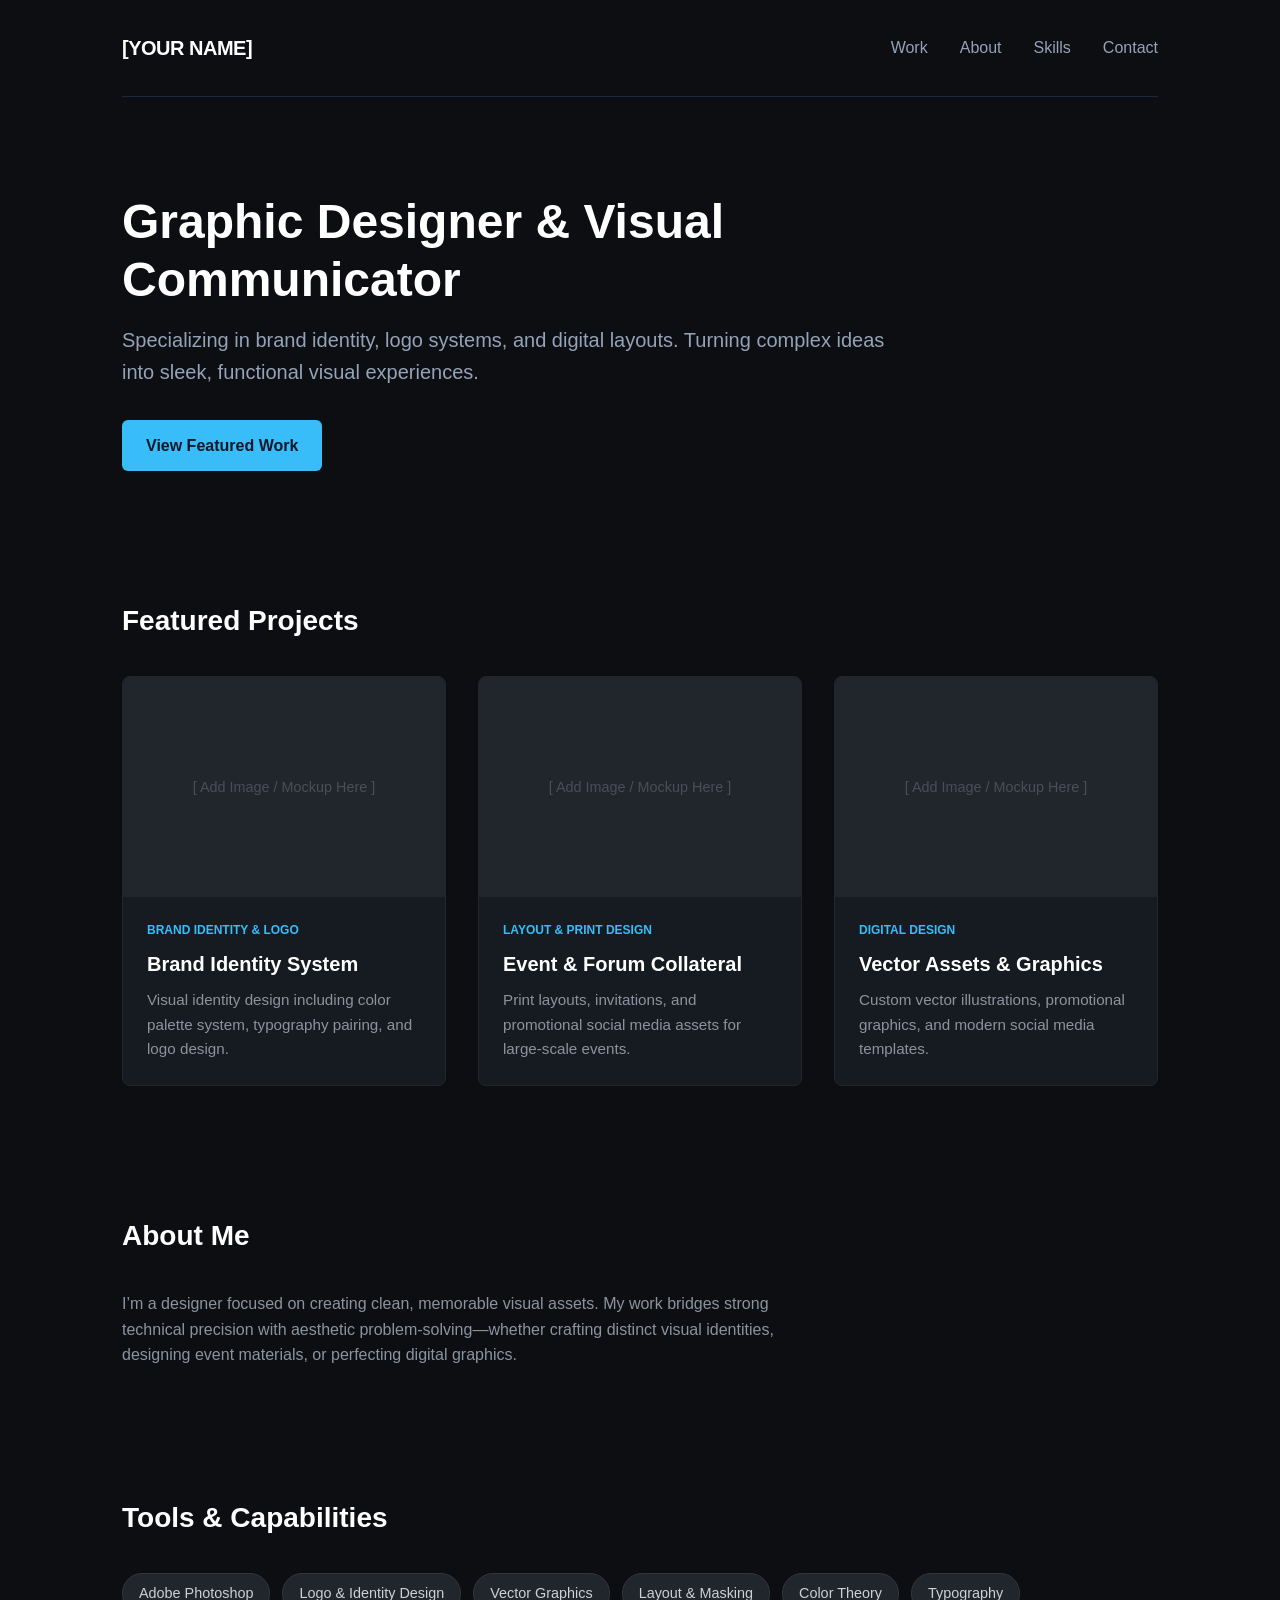
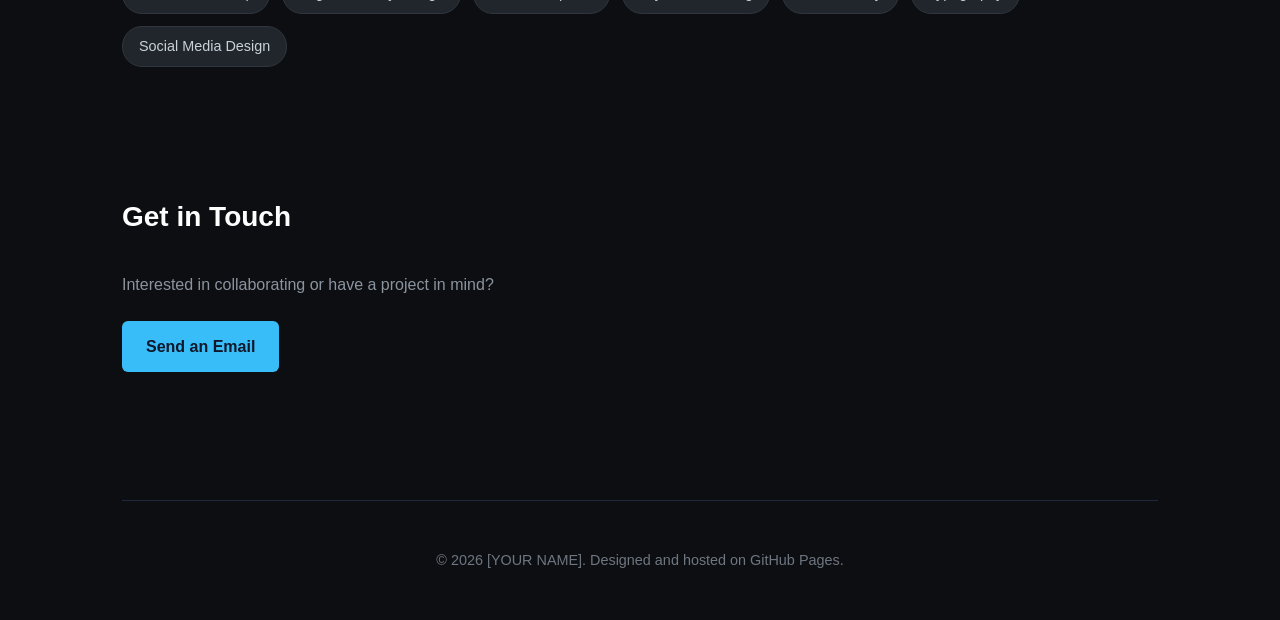
==== index.html @ e191be53 "Create index.html" ====
<!DOCTYPE html>
<html lang="en">
<head>
    <meta charset="UTF-8">
    <meta name="viewport" content="width=device-width, initial-scale=1.0">
    <title>Graphic Design Portfolio</title>
    <style>
        /* Modern Reset & Dark Theme Base */
        * { margin: 0; padding: 0; box-sizing: border-box; }
        body {
            font-family: 'Inter', -apple-system, BlinkMacSystemFont, sans-serif;
            background-color: #0d0e12;
            color: #e2e8f0;
            line-height: 1.6;
        }

        /* Layout Container */
        .container {
            max-width: 1100px;
            margin: 0 auto;
            padding: 0 2rem;
        }

        /* Navigation */
        nav {
            display: flex;
            justify-content: space-between;
            align-items: center;
            padding: 2rem 0;
            border-bottom: 1px solid #1e293b;
        }
        .logo { font-size: 1.25rem; font-weight: 700; color: #fff; text-decoration: none; letter-spacing: -0.5px; }
        .nav-links { display: flex; gap: 2rem; list-style: none; }
        .nav-links a { color: #94a3b8; text-decoration: none; transition: color 0.2s; }
        .nav-links a:hover { color: #38bdf8; }

        /* Hero Section */
        .hero {
            padding: 6rem 0 4rem;
            max-width: 800px;
        }
        .hero h1 { font-size: 3rem; color: #fff; margin-bottom: 1rem; line-height: 1.2; }
        .hero p { font-size: 1.25rem; color: #94a3b8; margin-bottom: 2rem; }
        .btn {
            display: inline-block;
            background: #38bdf8;
            color: #0f172a;
            padding: 0.8rem 1.5rem;
            border-radius: 6px;
            text-decoration: none;
            font-weight: 600;
            transition: opacity 0.2s;
        }
        .btn:hover { opacity: 0.9; }

        /* Section Styling */
        section { padding: 4rem 0; }
        .section-title { font-size: 1.75rem; color: #fff; margin-bottom: 2rem; }

        /* Portfolio Grid */
        .grid {
            display: grid;
            grid-template-columns: repeat(auto-fit, minmax(300px, 1fr));
            gap: 2rem;
        }
        .card {
            background: #161b22;
            border-radius: 8px;
            overflow: hidden;
            border: 1px solid #21262d;
            transition: transform 0.2s, border-color 0.2s;
        }
        .card:hover {
            transform: translateY(-4px);
            border-color: #38bdf8;
        }
        .card-img {
            width: 100%;
            height: 220px;
            background: #21262d;
            display: flex;
            align-items: center;
            justify-content: center;
            color: #484f58;
            font-size: 0.9rem;
        }
        .card-body { padding: 1.5rem; }
        .card-tag { font-size: 0.75rem; color: #38bdf8; text-transform: uppercase; font-weight: 600; margin-bottom: 0.5rem; }
        .card-title { font-size: 1.25rem; color: #fff; margin-bottom: 0.5rem; }
        .card-desc { color: #8b949e; font-size: 0.95rem; }

        /* Skills Tags */
        .skills-list { display: flex; flex-wrap: wrap; gap: 0.75rem; }
        .skill-chip {
            background: #21262d;
            color: #c9d1d9;
            padding: 0.5rem 1rem;
            border-radius: 20px;
            font-size: 0.9rem;
            border: 1px solid #30363d;
        }

        /* Footer */
        footer {
            border-top: 1px solid #1e293b;
            padding: 3rem 0;
            margin-top: 4rem;
            text-align: center;
            color: #6e7681;
            font-size: 0.9rem;
        }
    </style>
</head>
<body>

    <div class="container">
        <!-- Navigation -->
        <nav>
            <a href="#" class="logo">[YOUR NAME]</a>
            <ul class="nav-links">
                <li><a href="#work">Work</a></li>
                <li><a href="#about">About</a></li>
                <li><a href="#skills">Skills</a></li>
                <li><a href="#contact">Contact</a></li>
            </ul>
        </nav>

        <!-- Hero -->
        <header class="hero">
            <h1>Graphic Designer & Visual Communicator</h1>
            <p>Specializing in brand identity, logo systems, and digital layouts. Turning complex ideas into sleek, functional visual experiences.</p>
            <a href="#work" class="btn">View Featured Work</a>
        </header>

        <!-- Section 1: Featured Work -->
        <section id="work">
            <h2 class="section-title">Featured Projects</h2>
            <div class="grid">
                
                <!-- Project 1 Placeholder -->
                <div class="card">
                    <div class="card-img">[ Add Image / Mockup Here ]</div>
                    <div class="card-body">
                        <div class="card-tag">Brand Identity & Logo</div>
                        <h3 class="card-title">Brand Identity System</h3>
                        <p class="card-desc">Visual identity design including color palette system, typography pairing, and logo design.</p>
                    </div>
                </div>

                <!-- Project 2 Placeholder -->
                <div class="card">
                    <div class="card-img">[ Add Image / Mockup Here ]</div>
                    <div class="card-body">
                        <div class="card-tag">Layout & Print Design</div>
                        <h3 class="card-title">Event & Forum Collateral</h3>
                        <p class="card-desc">Print layouts, invitations, and promotional social media assets for large-scale events.</p>
                    </div>
                </div>

                <!-- Project 3 Placeholder -->
                <div class="card">
                    <div class="card-img">[ Add Image / Mockup Here ]</div>
                    <div class="card-body">
                        <div class="card-tag">Digital Design</div>
                        <h3 class="card-title">Vector Assets & Graphics</h3>
                        <p class="card-desc">Custom vector illustrations, promotional graphics, and modern social media templates.</p>
                    </div>
                </div>

            </div>
        </section>

        <!-- Section 2: About -->
        <section id="about">
            <h2 class="section-title">About Me</h2>
            <p style="color: #8b949e; max-width: 700px;">
                I’m a designer focused on creating clean, memorable visual assets. My work bridges strong technical precision with aesthetic problem-solving—whether crafting distinct visual identities, designing event materials, or perfecting digital graphics.
            </p>
        </section>

        <!-- Section 3: Skills & Tools -->
        <section id="skills">
            <h2 class="section-title">Tools & Capabilities</h2>
            <div class="skills-list">
                <span class="skill-chip">Adobe Photoshop</span>
                <span class="skill-chip">Logo & Identity Design</span>
                <span class="skill-chip">Vector Graphics</span>
                <span class="skill-chip">Layout & Masking</span>
                <span class="skill-chip">Color Theory</span>
                <span class="skill-chip">Typography</span>
                <span class="skill-chip">Social Media Design</span>
            </div>
        </section>

        <!-- Section 4: Contact -->
        <section id="contact">
            <h2 class="section-title">Get in Touch</h2>
            <p style="color: #8b949e; margin-bottom: 1.5rem;">Interested in collaborating or have a project in mind?</p>
            <a href="mailto:your-email@example.com" class="btn">Send an Email</a>
        </section>

        <footer>
            <p>© 2026 [YOUR NAME]. Designed and hosted on GitHub Pages.</p>
        </footer>
    </div>

</body>
</html>
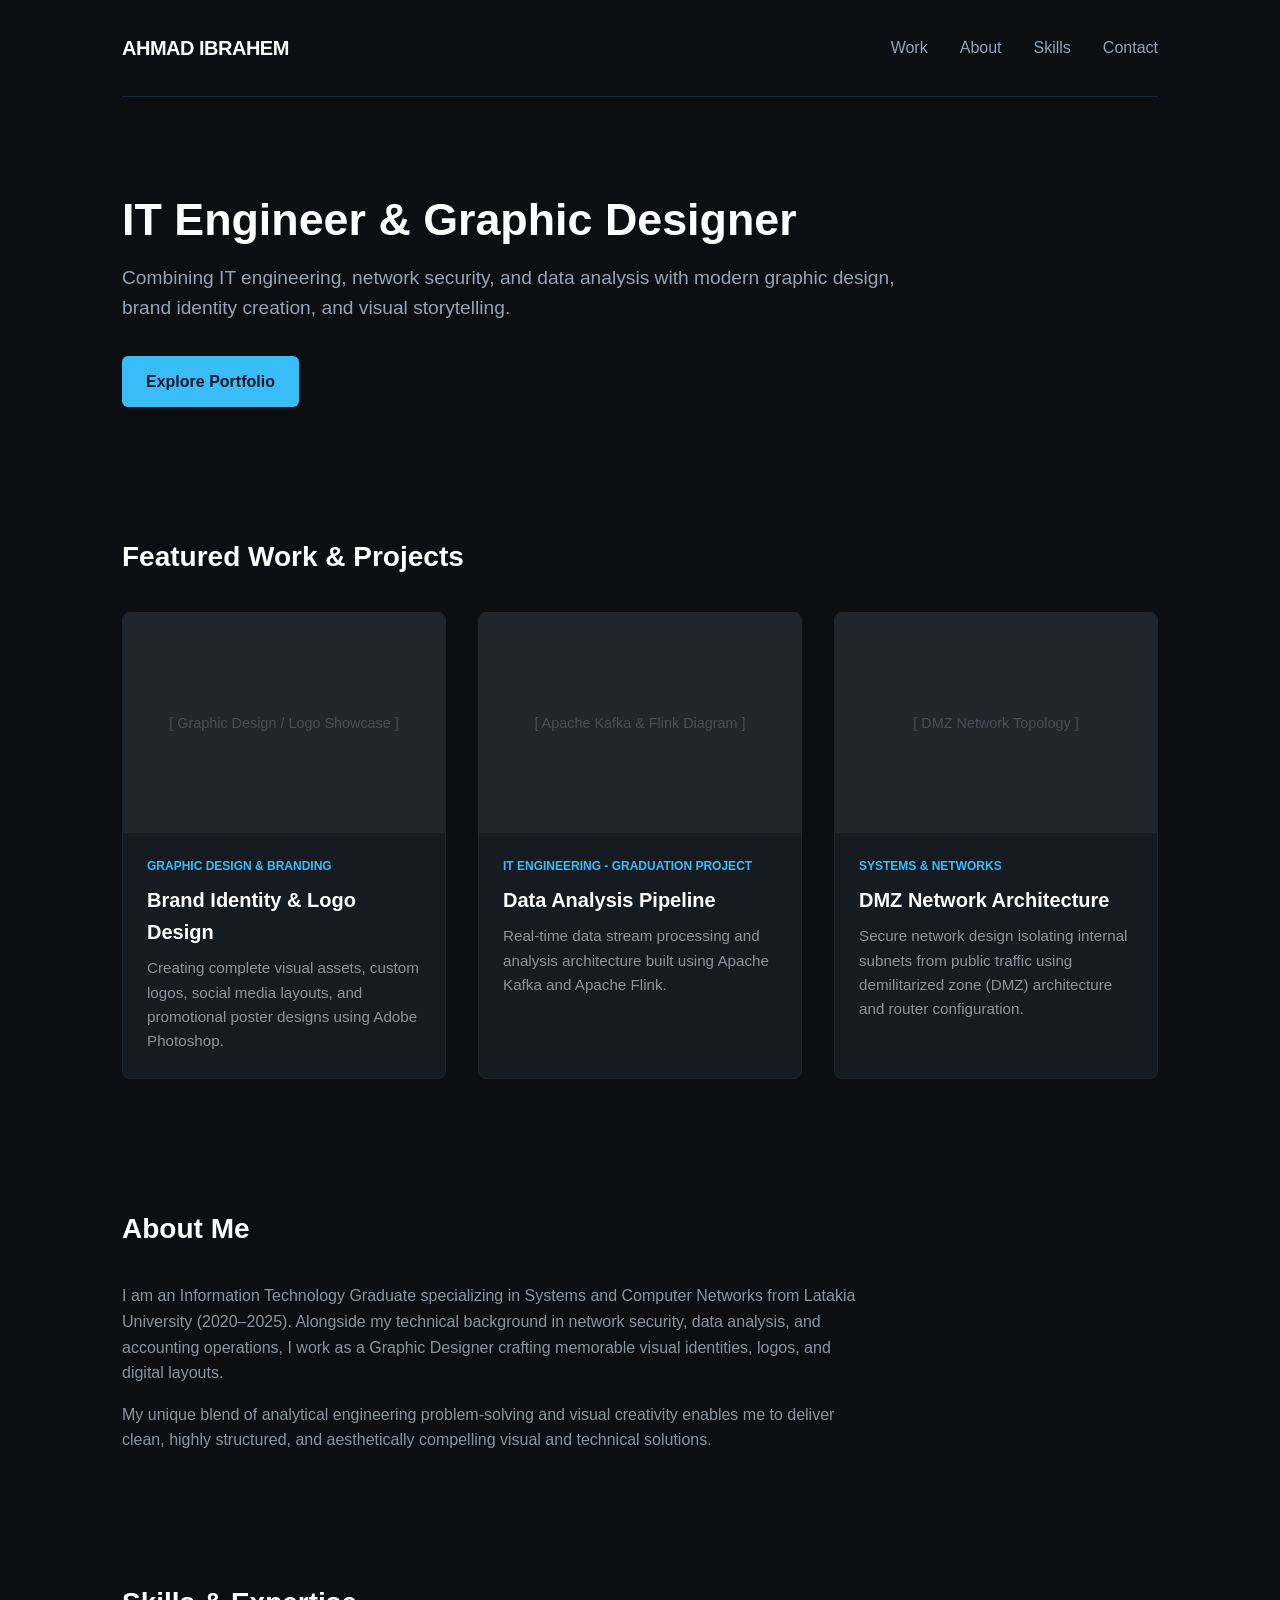
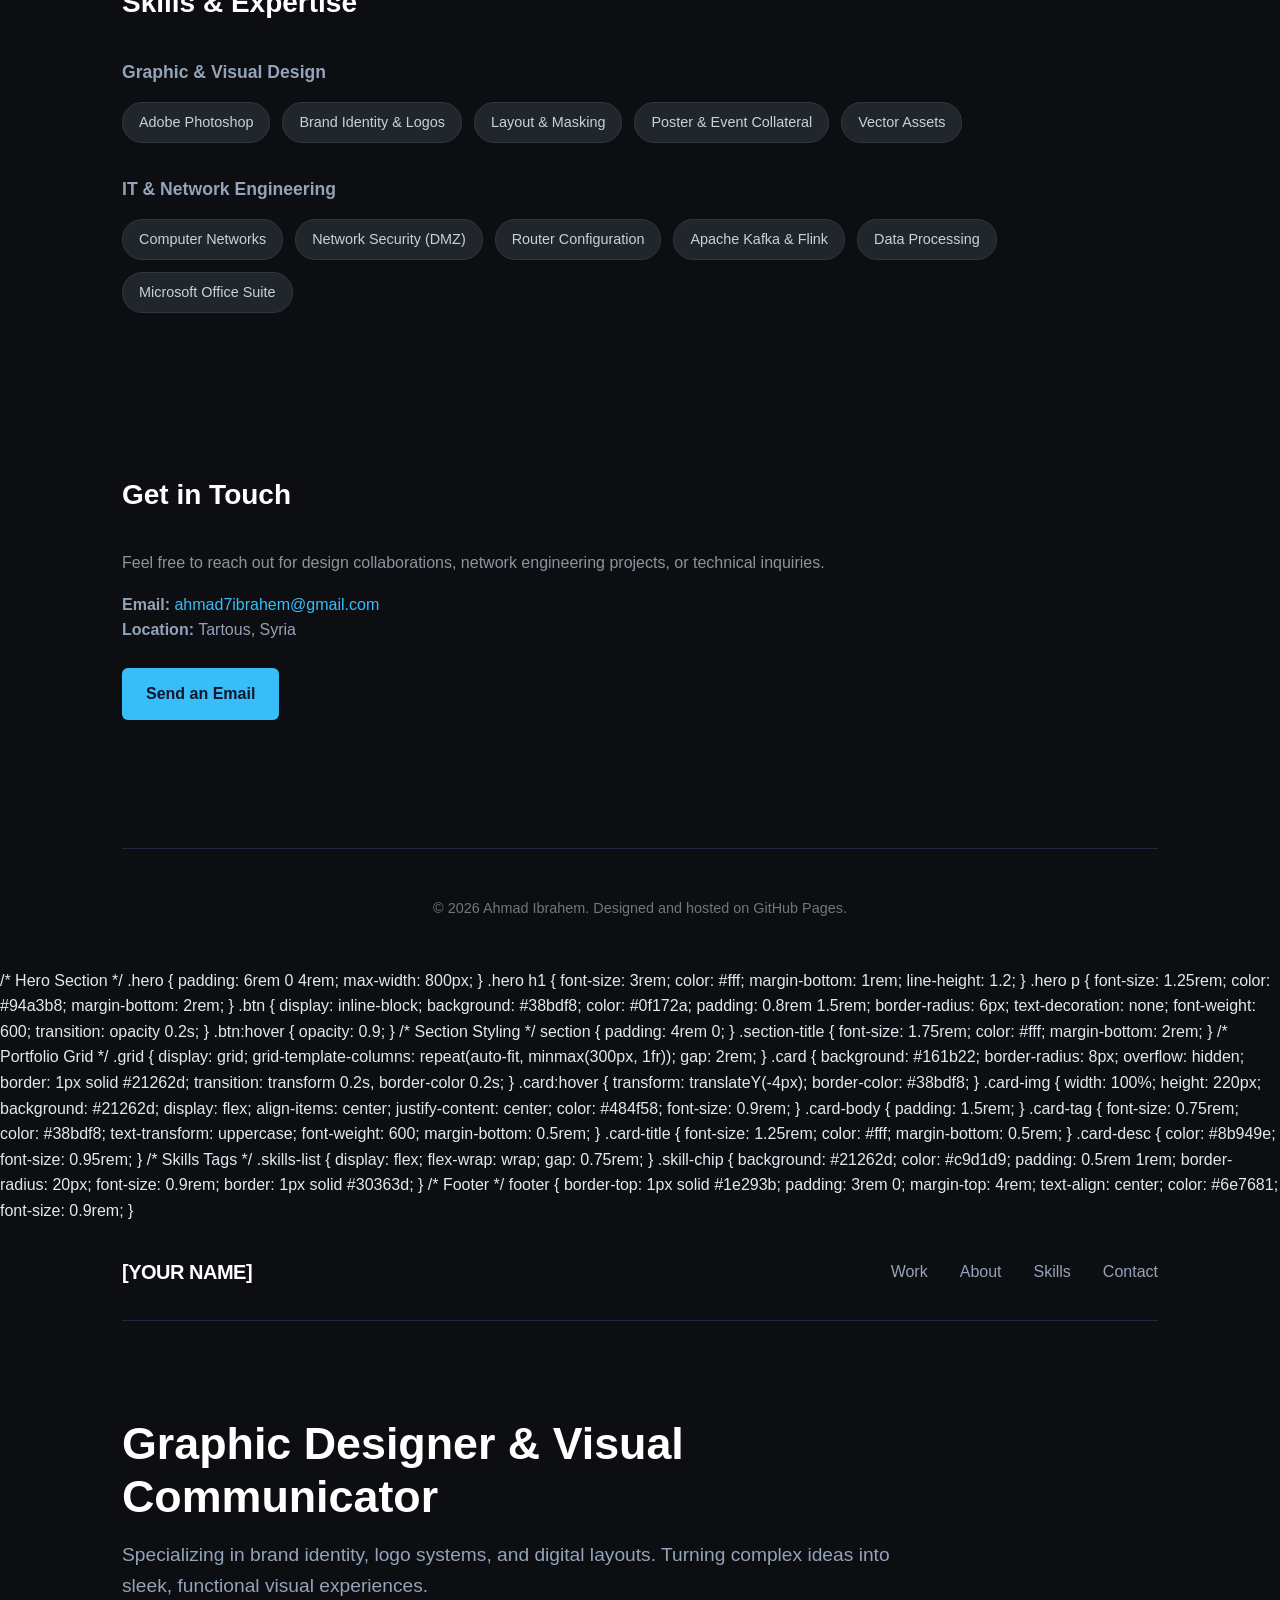
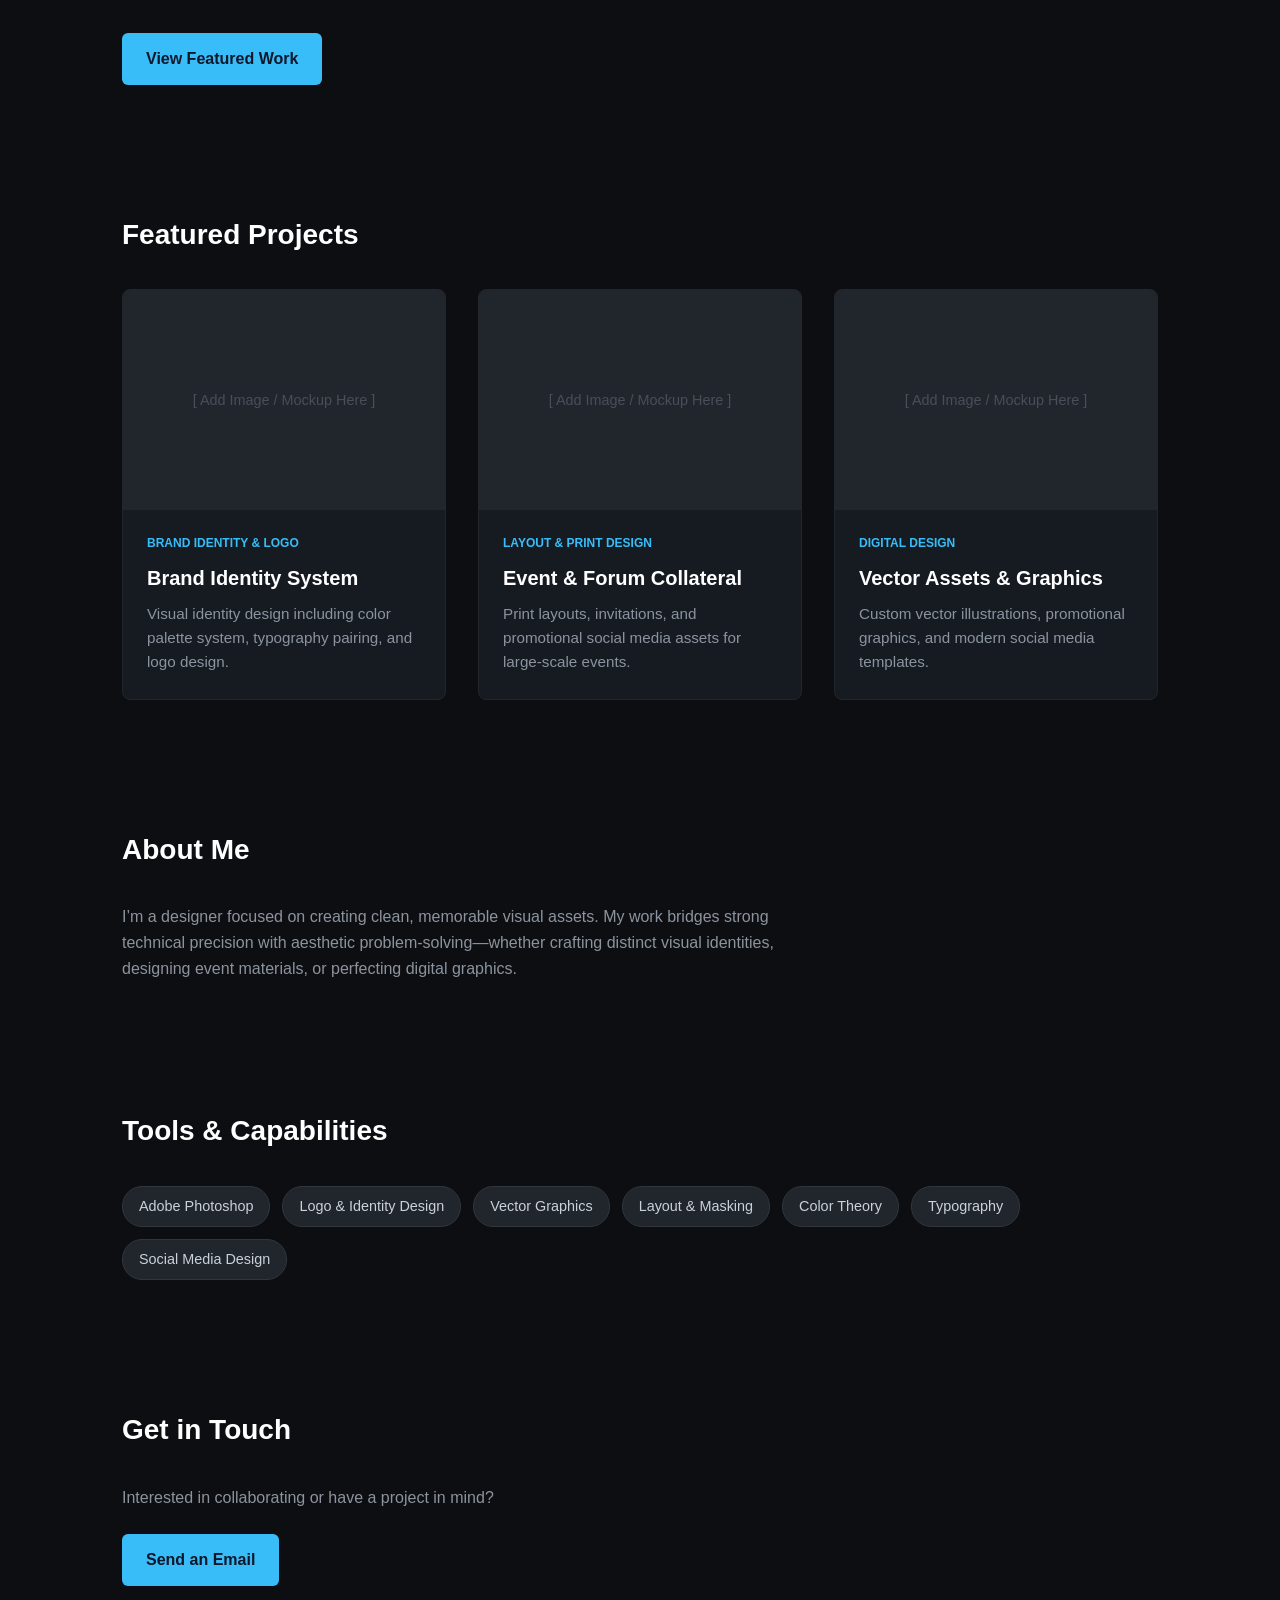
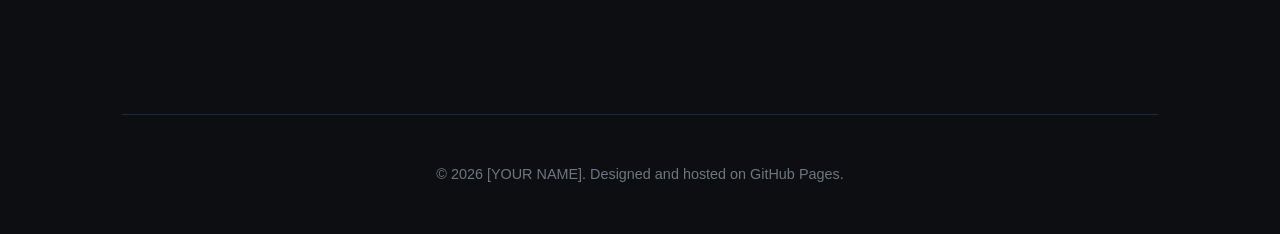
==== commit 580b21ca: "Update index.html" ====
--- a/index.html
+++ b/index.html
@@ -3,7 +3,7 @@
 <head>
     <meta charset="UTF-8">
     <meta name="viewport" content="width=device-width, initial-scale=1.0">
-    <title>Graphic Design Portfolio</title>
+    <title>Ahmad Ibrahem | IT Engineer & Graphic Designer</title>
     <style>
         /* Modern Reset & Dark Theme Base */
         * { margin: 0; padding: 0; box-sizing: border-box; }
@@ -34,6 +34,206 @@
         .nav-links a { color: #94a3b8; text-decoration: none; transition: color 0.2s; }
         .nav-links a:hover { color: #38bdf8; }
 
+        /* Hero Section */
+        .hero {
+            padding: 6rem 0 4rem;
+            max-width: 800px;
+        }
+        .hero h1 { font-size: 2.8rem; color: #fff; margin-bottom: 1rem; line-height: 1.2; }
+        .hero p { font-size: 1.2rem; color: #94a3b8; margin-bottom: 2rem; }
+        .btn {
+            display: inline-block;
+            background: #38bdf8;
+            color: #0f172a;
+            padding: 0.8rem 1.5rem;
+            border-radius: 6px;
+            text-decoration: none;
+            font-weight: 600;
+            transition: opacity 0.2s;
+        }
+        .btn:hover { opacity: 0.9; }
+
+        /* Section Styling */
+        section { padding: 4rem 0; }
+        .section-title { font-size: 1.75rem; color: #fff; margin-bottom: 2rem; }
+
+        /* Portfolio Grid */
+        .grid {
+            display: grid;
+            grid-template-columns: repeat(auto-fit, minmax(300px, 1fr));
+            gap: 2rem;
+        }
+        .card {
+            background: #161b22;
+            border-radius: 8px;
+            overflow: hidden;
+            border: 1px solid #21262d;
+            transition: transform 0.2s, border-color 0.2s;
+        }
+        .card:hover {
+            transform: translateY(-4px);
+            border-color: #38bdf8;
+        }
+        .card-img {
+            width: 100%;
+            height: 220px;
+            background: #21262d;
+            display: flex;
+            align-items: center;
+            justify-content: center;
+            color: #484f58;
+            font-size: 0.9rem;
+        }
+        .card-body { padding: 1.5rem; }
+        .card-tag { font-size: 0.75rem; color: #38bdf8; text-transform: uppercase; font-weight: 600; margin-bottom: 0.5rem; }
+        .card-title { font-size: 1.25rem; color: #fff; margin-bottom: 0.5rem; }
+        .card-desc { color: #8b949e; font-size: 0.95rem; }
+
+        /* Skills Tags */
+        .skills-category { margin-bottom: 2rem; }
+        .skills-category h3 { font-size: 1.1rem; color: #94a3b8; margin-bottom: 1rem; }
+        .skills-list { display: flex; flex-wrap: wrap; gap: 0.75rem; }
+        .skill-chip {
+            background: #21262d;
+            color: #c9d1d9;
+            padding: 0.5rem 1rem;
+            border-radius: 20px;
+            font-size: 0.9rem;
+            border: 1px solid #30363d;
+        }
+
+        /* Contact Details */
+        .contact-info { margin-top: 1rem; color: #94a3b8; font-size: 1rem; }
+        .contact-info a { color: #38bdf8; text-decoration: none; }
+
+        /* Footer */
+        footer {
+            border-top: 1px solid #1e293b;
+            padding: 3rem 0;
+            margin-top: 4rem;
+            text-align: center;
+            color: #6e7681;
+            font-size: 0.9rem;
+        }
+    </style>
+</head>
+<body>
+
+    <div class="container">
+        <!-- Navigation -->
+        <nav>
+            <a href="#" class="logo">AHMAD IBRAHEM</a>
+            <ul class="nav-links">
+                <li><a href="#work">Work</a></li>
+                <li><a href="#about">About</a></li>
+                <li><a href="#skills">Skills</a></li>
+                <li><a href="#contact">Contact</a></li>
+            </ul>
+        </nav>
+
+        <!-- Hero -->
+        <header class="hero">
+            <h1>IT Engineer & Graphic Designer</h1>
+            <p>Combining IT engineering, network security, and data analysis with modern graphic design, brand identity creation, and visual storytelling.</p>
+            <a href="#work" class="btn">Explore Portfolio</a>
+        </header>
+
+        <!-- Section 1: Featured Work & Projects -->
+        <section id="work">
+            <h2 class="section-title">Featured Work & Projects</h2>
+            <div class="grid">
+                
+                <!-- Project 1: Brand Identity & Graphic Design -->
+                <div class="card">
+                    <div class="card-img">[ Graphic Design / Logo Showcase ]</div>
+                    <div class="card-body">
+                        <div class="card-tag">Graphic Design & Branding</div>
+                        <h3 class="card-title">Brand Identity & Logo Design</h3>
+                        <p class="card-desc">Creating complete visual assets, custom logos, social media layouts, and promotional poster designs using Adobe Photoshop.</p>
+                    </div>
+                </div>
+
+                <!-- Project 2: Graduation Project -->
+                <div class="card">
+                    <div class="card-img">[ Apache Kafka & Flink Diagram ]</div>
+                    <div class="card-body">
+                        <div class="card-tag">IT Engineering - Graduation Project</div>
+                        <h3 class="card-title">Data Analysis Pipeline</h3>
+                        <p class="card-desc">Real-time data stream processing and analysis architecture built using Apache Kafka and Apache Flink.</p>
+                    </div>
+                </div>
+
+                <!-- Project 3: Academic Network Security Project -->
+                <div class="card">
+                    <div class="card-img">[ DMZ Network Topology ]</div>
+                    <div class="card-body">
+                        <div class="card-tag">Systems & Networks</div>
+                        <h3 class="card-title">DMZ Network Architecture</h3>
+                        <p class="card-desc">Secure network design isolating internal subnets from public traffic using demilitarized zone (DMZ) architecture and router configuration.</p>
+                    </div>
+                </div>
+
+            </div>
+        </section>
+
+        <!-- Section 2: About Me -->
+        <section id="about">
+            <h2 class="section-title">About Me</h2>
+            <p style="color: #8b949e; max-width: 750px; margin-bottom: 1rem;">
+                I am an Information Technology Graduate specializing in Systems and Computer Networks from Latakia University (2020–2025). Alongside my technical background in network security, data analysis, and accounting operations, I work as a Graphic Designer crafting memorable visual identities, logos, and digital layouts.
+            </p>
+            <p style="color: #8b949e; max-width: 750px;">
+                My unique blend of analytical engineering problem-solving and visual creativity enables me to deliver clean, highly structured, and aesthetically compelling visual and technical solutions.
+            </p>
+        </section>
+
+        <!-- Section 3: Skills & Tools -->
+        <section id="skills">
+            <h2 class="section-title">Skills & Expertise</h2>
+            
+            <div class="skills-category">
+                <h3>Graphic & Visual Design</h3>
+                <div class="skills-list">
+                    <span class="skill-chip">Adobe Photoshop</span>
+                    <span class="skill-chip">Brand Identity & Logos</span>
+                    <span class="skill-chip">Layout & Masking</span>
+                    <span class="skill-chip">Poster & Event Collateral</span>
+                    <span class="skill-chip">Vector Assets</span>
+                </div>
+            </div>
+
+            <div class="skills-category">
+                <h3>IT & Network Engineering</h3>
+                <div class="skills-list">
+                    <span class="skill-chip">Computer Networks</span>
+                    <span class="skill-chip">Network Security (DMZ)</span>
+                    <span class="skill-chip">Router Configuration</span>
+                    <span class="skill-chip">Apache Kafka & Flink</span>
+                    <span class="skill-chip">Data Processing</span>
+                    <span class="skill-chip">Microsoft Office Suite</span>
+                </div>
+            </div>
+        </section>
+
+        <!-- Section 4: Contact -->
+        <section id="contact">
+            <h2 class="section-title">Get in Touch</h2>
+            <p style="color: #8b949e; margin-bottom: 1rem;">Feel free to reach out for design collaborations, network engineering projects, or technical inquiries.</p>
+            <div class="contact-info">
+                <p><strong>Email:</strong> <a href="mailto:ahmad7ibrahem@gmail.com">ahmad7ibrahem@gmail.com</a></p>
+                <p><strong>Location:</strong> Tartous, Syria</p>
+            </div>
+            <br>
+            <a href="mailto:ahmad7ibrahem@gmail.com" class="btn">Send an Email</a>
+        </section>
+
+        <footer>
+            <p>© 2026 Ahmad Ibrahem. Designed and hosted on GitHub Pages.</p>
+        </footer>
+    </div>
+
+</body>
+</html>
         /* Hero Section */
         .hero {
             padding: 6rem 0 4rem;
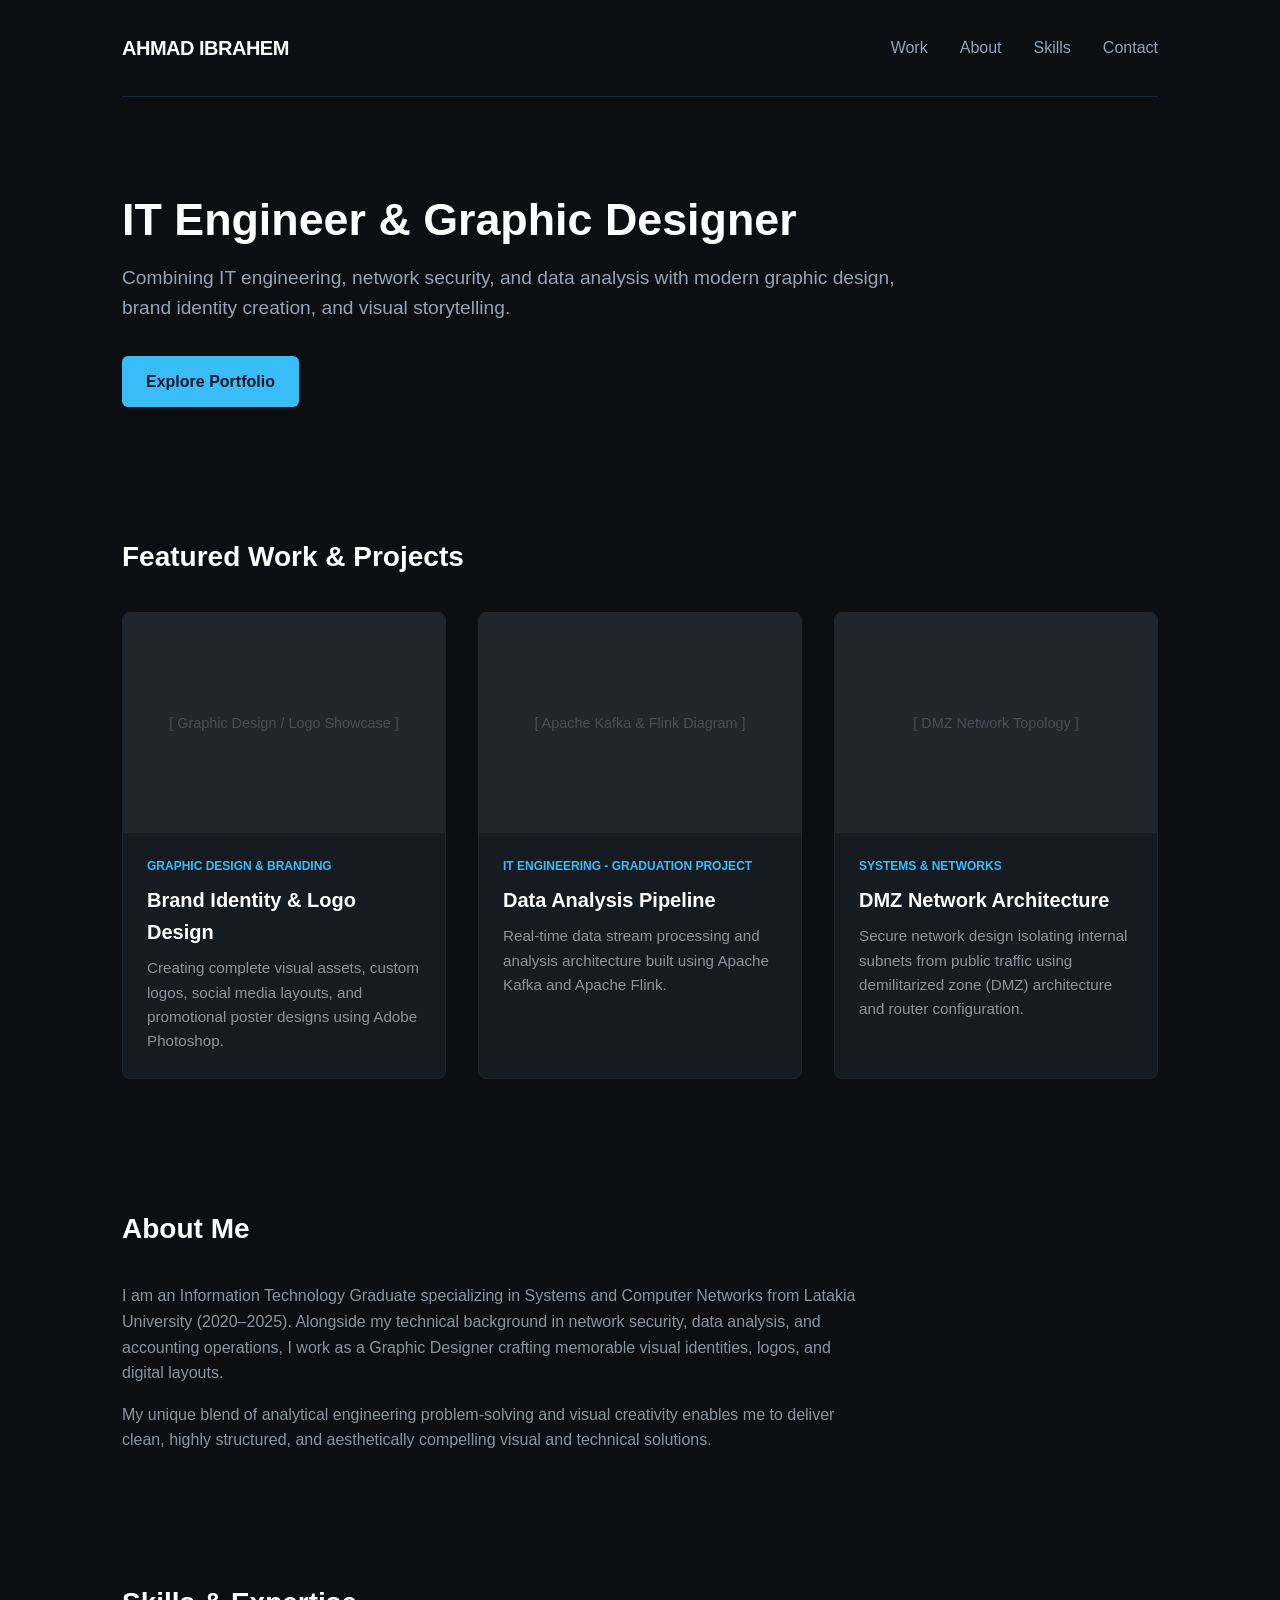
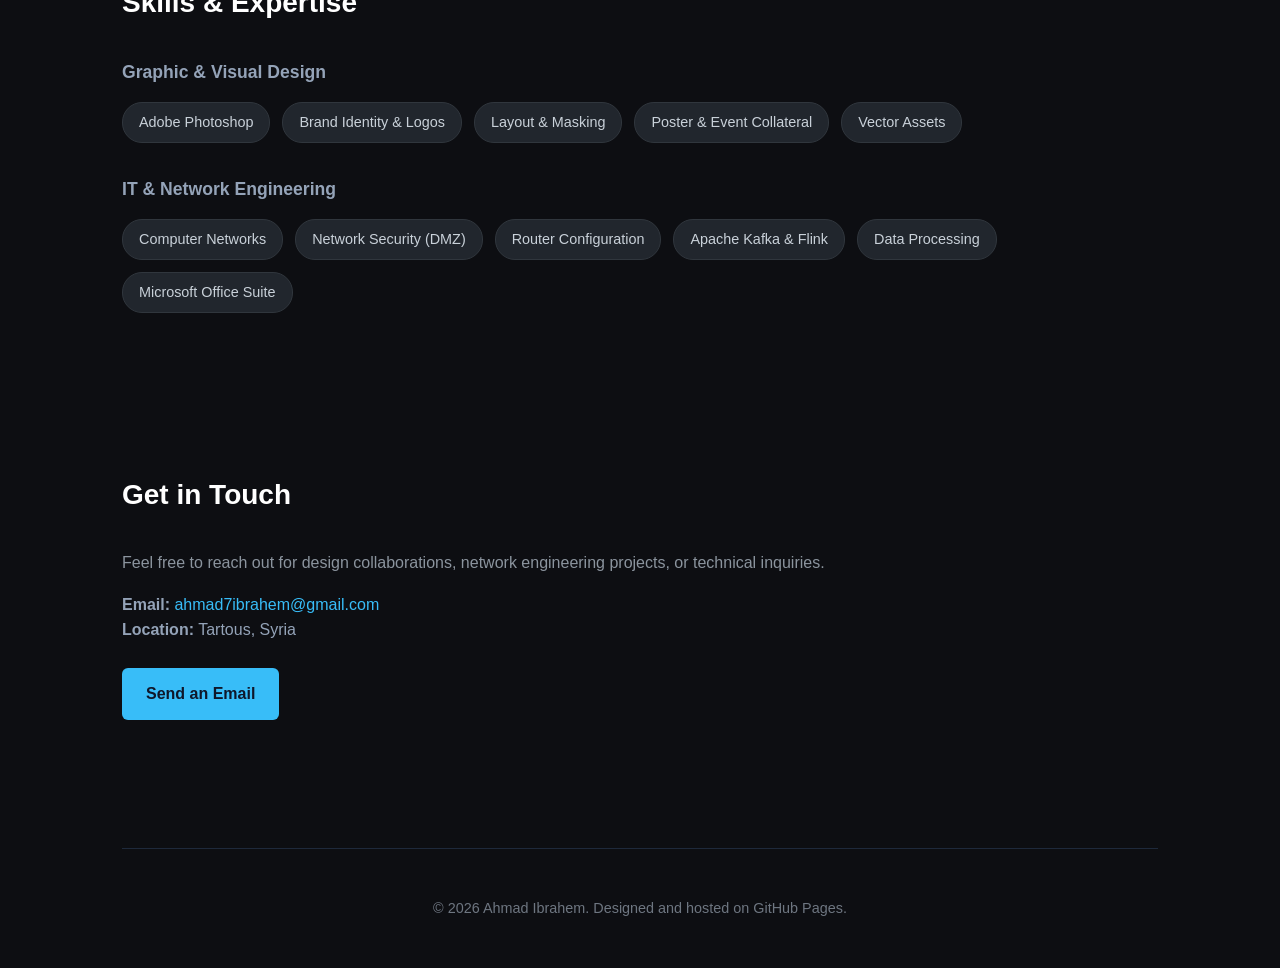
==== commit 1b2b06ff: "Update index.html" ====
--- a/index.html
+++ b/index.html
@@ -234,175 +234,3 @@
 
 </body>
 </html>
-        /* Hero Section */
-        .hero {
-            padding: 6rem 0 4rem;
-            max-width: 800px;
-        }
-        .hero h1 { font-size: 3rem; color: #fff; margin-bottom: 1rem; line-height: 1.2; }
-        .hero p { font-size: 1.25rem; color: #94a3b8; margin-bottom: 2rem; }
-        .btn {
-            display: inline-block;
-            background: #38bdf8;
-            color: #0f172a;
-            padding: 0.8rem 1.5rem;
-            border-radius: 6px;
-            text-decoration: none;
-            font-weight: 600;
-            transition: opacity 0.2s;
-        }
-        .btn:hover { opacity: 0.9; }
-
-        /* Section Styling */
-        section { padding: 4rem 0; }
-        .section-title { font-size: 1.75rem; color: #fff; margin-bottom: 2rem; }
-
-        /* Portfolio Grid */
-        .grid {
-            display: grid;
-            grid-template-columns: repeat(auto-fit, minmax(300px, 1fr));
-            gap: 2rem;
-        }
-        .card {
-            background: #161b22;
-            border-radius: 8px;
-            overflow: hidden;
-            border: 1px solid #21262d;
-            transition: transform 0.2s, border-color 0.2s;
-        }
-        .card:hover {
-            transform: translateY(-4px);
-            border-color: #38bdf8;
-        }
-        .card-img {
-            width: 100%;
-            height: 220px;
-            background: #21262d;
-            display: flex;
-            align-items: center;
-            justify-content: center;
-            color: #484f58;
-            font-size: 0.9rem;
-        }
-        .card-body { padding: 1.5rem; }
-        .card-tag { font-size: 0.75rem; color: #38bdf8; text-transform: uppercase; font-weight: 600; margin-bottom: 0.5rem; }
-        .card-title { font-size: 1.25rem; color: #fff; margin-bottom: 0.5rem; }
-        .card-desc { color: #8b949e; font-size: 0.95rem; }
-
-        /* Skills Tags */
-        .skills-list { display: flex; flex-wrap: wrap; gap: 0.75rem; }
-        .skill-chip {
-            background: #21262d;
-            color: #c9d1d9;
-            padding: 0.5rem 1rem;
-            border-radius: 20px;
-            font-size: 0.9rem;
-            border: 1px solid #30363d;
-        }
-
-        /* Footer */
-        footer {
-            border-top: 1px solid #1e293b;
-            padding: 3rem 0;
-            margin-top: 4rem;
-            text-align: center;
-            color: #6e7681;
-            font-size: 0.9rem;
-        }
-    </style>
-</head>
-<body>
-
-    <div class="container">
-        <!-- Navigation -->
-        <nav>
-            <a href="#" class="logo">[YOUR NAME]</a>
-            <ul class="nav-links">
-                <li><a href="#work">Work</a></li>
-                <li><a href="#about">About</a></li>
-                <li><a href="#skills">Skills</a></li>
-                <li><a href="#contact">Contact</a></li>
-            </ul>
-        </nav>
-
-        <!-- Hero -->
-        <header class="hero">
-            <h1>Graphic Designer & Visual Communicator</h1>
-            <p>Specializing in brand identity, logo systems, and digital layouts. Turning complex ideas into sleek, functional visual experiences.</p>
-            <a href="#work" class="btn">View Featured Work</a>
-        </header>
-
-        <!-- Section 1: Featured Work -->
-        <section id="work">
-            <h2 class="section-title">Featured Projects</h2>
-            <div class="grid">
-                
-                <!-- Project 1 Placeholder -->
-                <div class="card">
-                    <div class="card-img">[ Add Image / Mockup Here ]</div>
-                    <div class="card-body">
-                        <div class="card-tag">Brand Identity & Logo</div>
-                        <h3 class="card-title">Brand Identity System</h3>
-                        <p class="card-desc">Visual identity design including color palette system, typography pairing, and logo design.</p>
-                    </div>
-                </div>
-
-                <!-- Project 2 Placeholder -->
-                <div class="card">
-                    <div class="card-img">[ Add Image / Mockup Here ]</div>
-                    <div class="card-body">
-                        <div class="card-tag">Layout & Print Design</div>
-                        <h3 class="card-title">Event & Forum Collateral</h3>
-                        <p class="card-desc">Print layouts, invitations, and promotional social media assets for large-scale events.</p>
-                    </div>
-                </div>
-
-                <!-- Project 3 Placeholder -->
-                <div class="card">
-                    <div class="card-img">[ Add Image / Mockup Here ]</div>
-                    <div class="card-body">
-                        <div class="card-tag">Digital Design</div>
-                        <h3 class="card-title">Vector Assets & Graphics</h3>
-                        <p class="card-desc">Custom vector illustrations, promotional graphics, and modern social media templates.</p>
-                    </div>
-                </div>
-
-            </div>
-        </section>
-
-        <!-- Section 2: About -->
-        <section id="about">
-            <h2 class="section-title">About Me</h2>
-            <p style="color: #8b949e; max-width: 700px;">
-                I’m a designer focused on creating clean, memorable visual assets. My work bridges strong technical precision with aesthetic problem-solving—whether crafting distinct visual identities, designing event materials, or perfecting digital graphics.
-            </p>
-        </section>
-
-        <!-- Section 3: Skills & Tools -->
-        <section id="skills">
-            <h2 class="section-title">Tools & Capabilities</h2>
-            <div class="skills-list">
-                <span class="skill-chip">Adobe Photoshop</span>
-                <span class="skill-chip">Logo & Identity Design</span>
-                <span class="skill-chip">Vector Graphics</span>
-                <span class="skill-chip">Layout & Masking</span>
-                <span class="skill-chip">Color Theory</span>
-                <span class="skill-chip">Typography</span>
-                <span class="skill-chip">Social Media Design</span>
-            </div>
-        </section>
-
-        <!-- Section 4: Contact -->
-        <section id="contact">
-            <h2 class="section-title">Get in Touch</h2>
-            <p style="color: #8b949e; margin-bottom: 1.5rem;">Interested in collaborating or have a project in mind?</p>
-            <a href="mailto:your-email@example.com" class="btn">Send an Email</a>
-        </section>
-
-        <footer>
-            <p>© 2026 [YOUR NAME]. Designed and hosted on GitHub Pages.</p>
-        </footer>
-    </div>
-
-</body>
-</html>
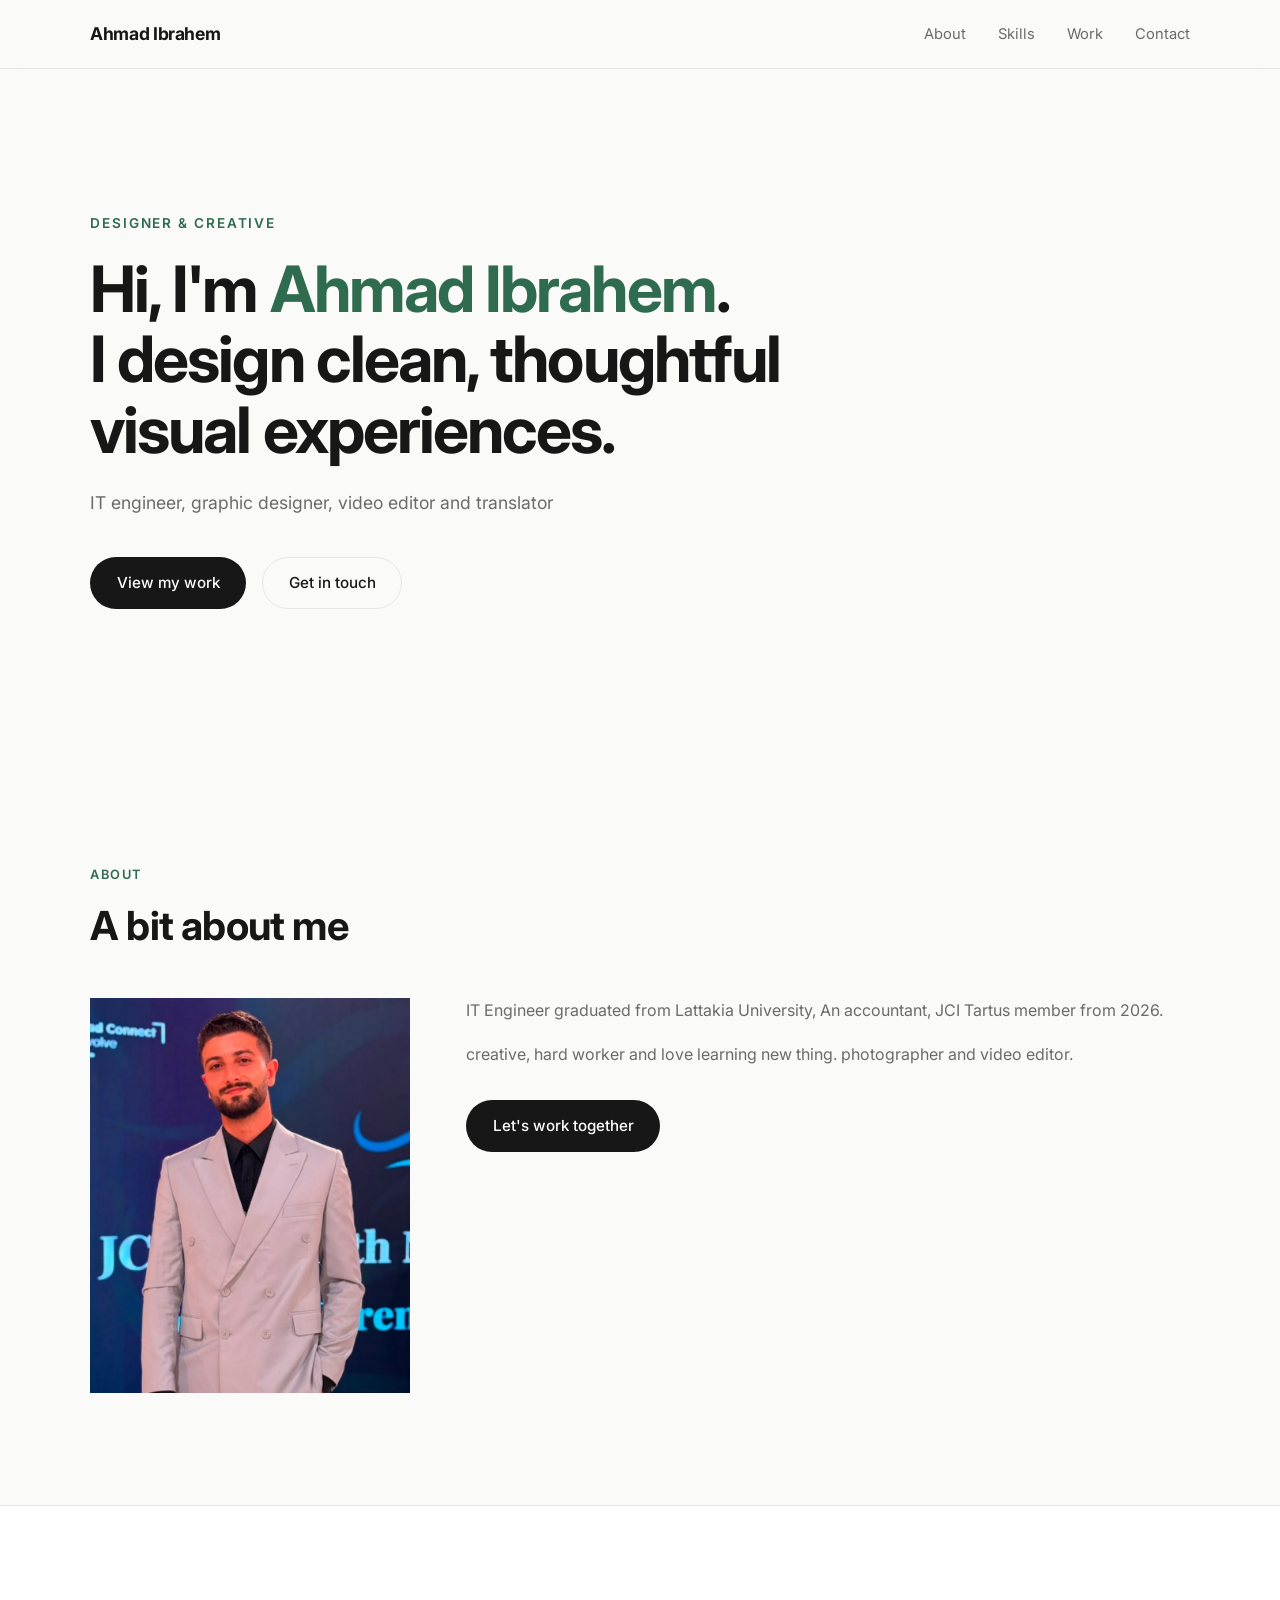
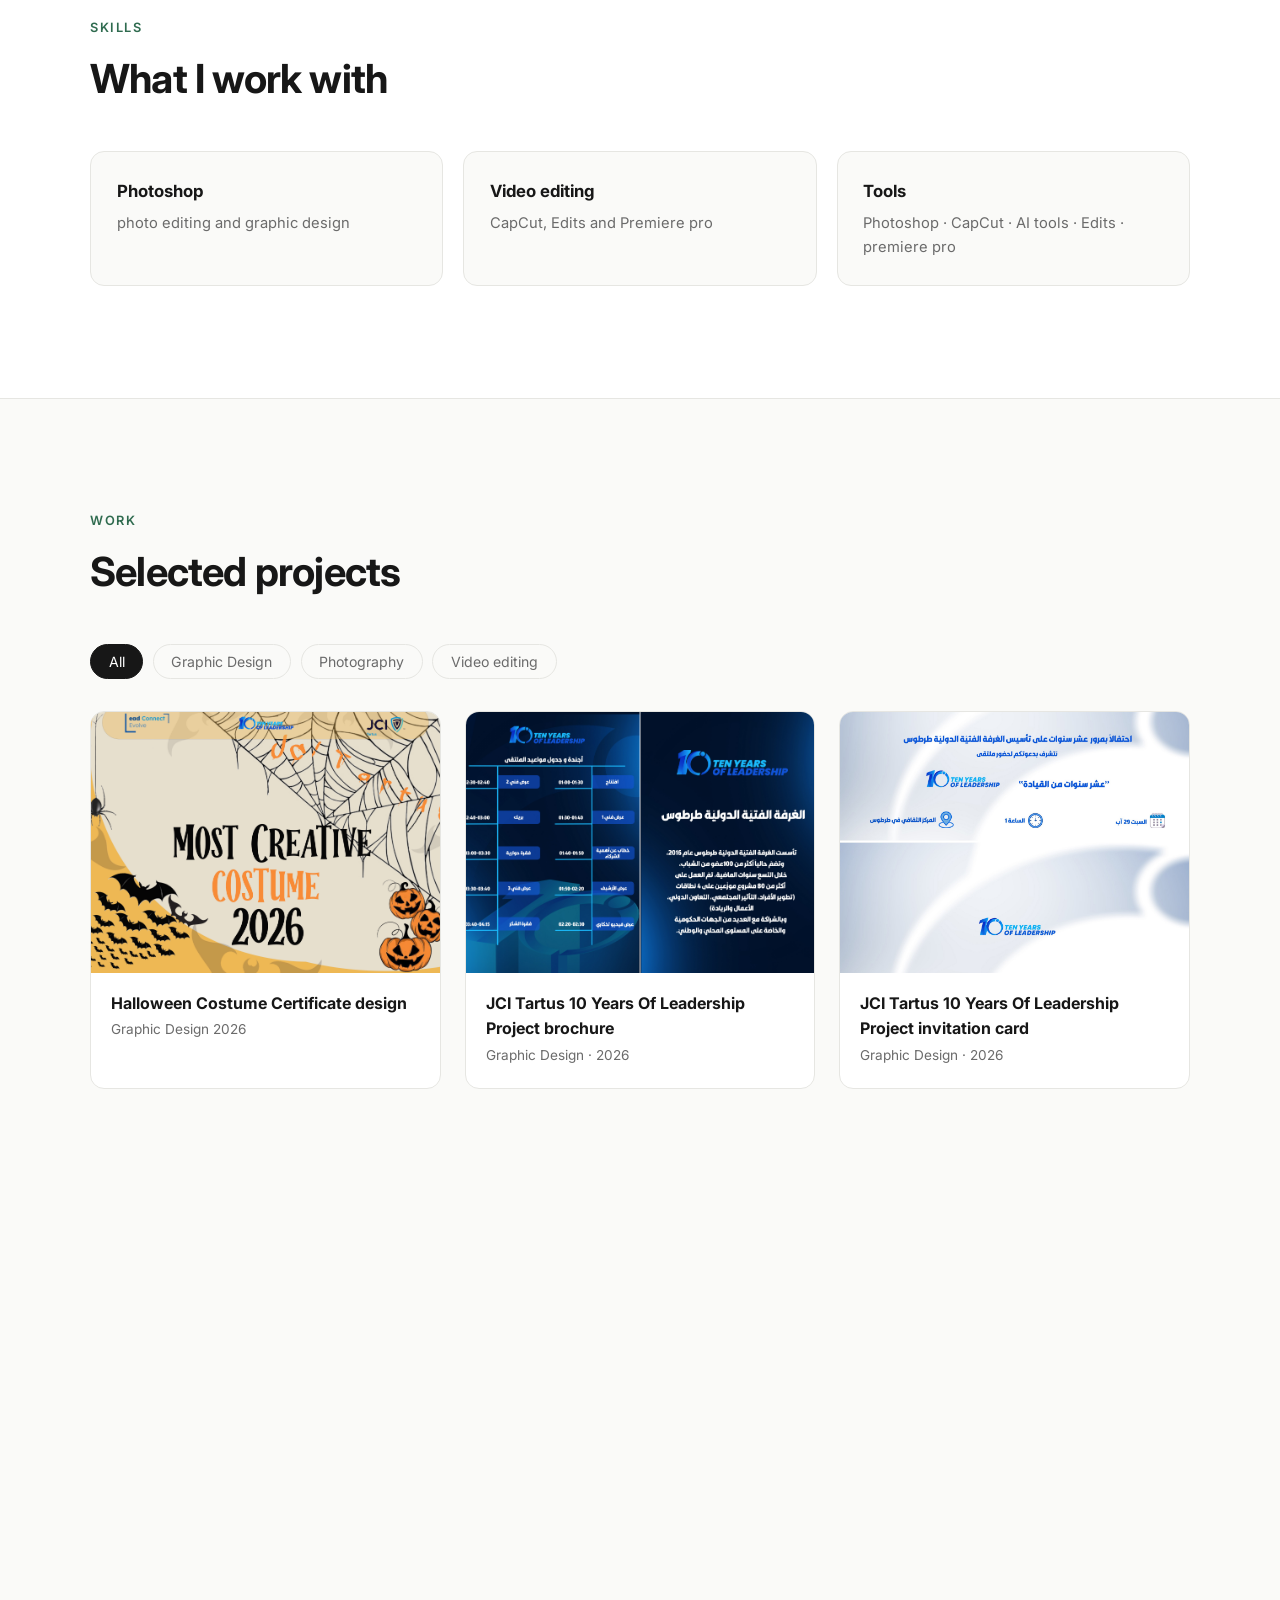
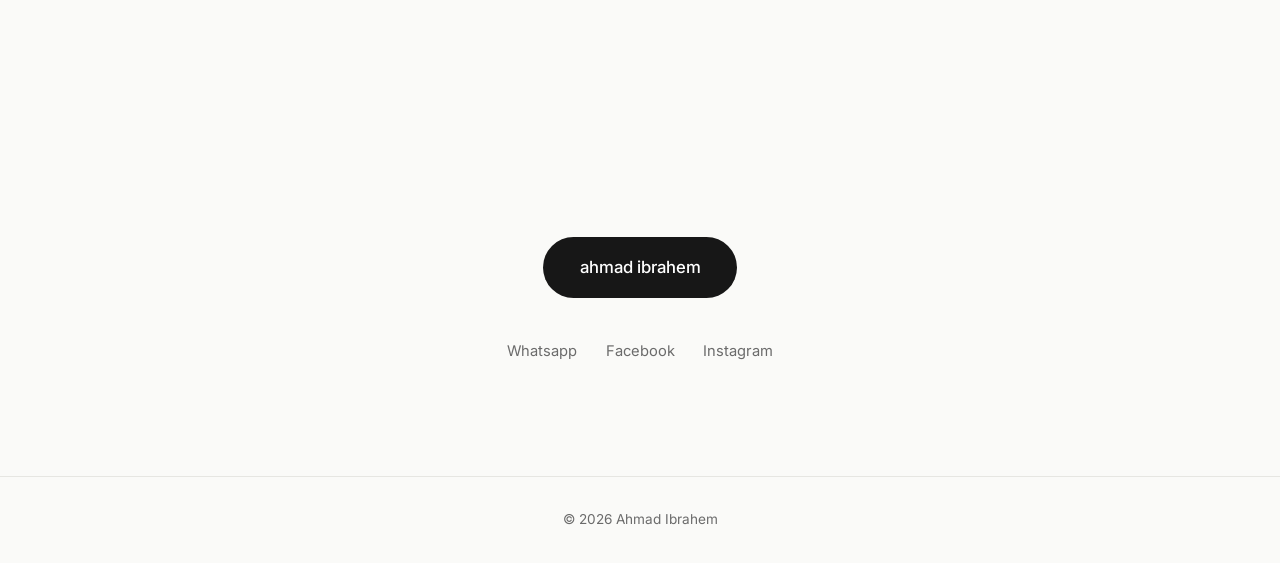
==== commit 5beb8205: "Add files via upload" ====
--- a/index.html
+++ b/index.html
@@ -1,236 +1,254 @@
 <!DOCTYPE html>
 <html lang="en">
 <head>
-    <meta charset="UTF-8">
-    <meta name="viewport" content="width=device-width, initial-scale=1.0">
-    <title>Ahmad Ibrahem | IT Engineer & Graphic Designer</title>
-    <style>
-        /* Modern Reset & Dark Theme Base */
-        * { margin: 0; padding: 0; box-sizing: border-box; }
-        body {
-            font-family: 'Inter', -apple-system, BlinkMacSystemFont, sans-serif;
-            background-color: #0d0e12;
-            color: #e2e8f0;
-            line-height: 1.6;
-        }
-
-        /* Layout Container */
-        .container {
-            max-width: 1100px;
-            margin: 0 auto;
-            padding: 0 2rem;
-        }
-
-        /* Navigation */
-        nav {
-            display: flex;
-            justify-content: space-between;
-            align-items: center;
-            padding: 2rem 0;
-            border-bottom: 1px solid #1e293b;
-        }
-        .logo { font-size: 1.25rem; font-weight: 700; color: #fff; text-decoration: none; letter-spacing: -0.5px; }
-        .nav-links { display: flex; gap: 2rem; list-style: none; }
-        .nav-links a { color: #94a3b8; text-decoration: none; transition: color 0.2s; }
-        .nav-links a:hover { color: #38bdf8; }
-
-        /* Hero Section */
-        .hero {
-            padding: 6rem 0 4rem;
-            max-width: 800px;
-        }
-        .hero h1 { font-size: 2.8rem; color: #fff; margin-bottom: 1rem; line-height: 1.2; }
-        .hero p { font-size: 1.2rem; color: #94a3b8; margin-bottom: 2rem; }
-        .btn {
-            display: inline-block;
-            background: #38bdf8;
-            color: #0f172a;
-            padding: 0.8rem 1.5rem;
-            border-radius: 6px;
-            text-decoration: none;
-            font-weight: 600;
-            transition: opacity 0.2s;
-        }
-        .btn:hover { opacity: 0.9; }
-
-        /* Section Styling */
-        section { padding: 4rem 0; }
-        .section-title { font-size: 1.75rem; color: #fff; margin-bottom: 2rem; }
-
-        /* Portfolio Grid */
-        .grid {
-            display: grid;
-            grid-template-columns: repeat(auto-fit, minmax(300px, 1fr));
-            gap: 2rem;
-        }
-        .card {
-            background: #161b22;
-            border-radius: 8px;
-            overflow: hidden;
-            border: 1px solid #21262d;
-            transition: transform 0.2s, border-color 0.2s;
-        }
-        .card:hover {
-            transform: translateY(-4px);
-            border-color: #38bdf8;
-        }
-        .card-img {
-            width: 100%;
-            height: 220px;
-            background: #21262d;
-            display: flex;
-            align-items: center;
-            justify-content: center;
-            color: #484f58;
-            font-size: 0.9rem;
-        }
-        .card-body { padding: 1.5rem; }
-        .card-tag { font-size: 0.75rem; color: #38bdf8; text-transform: uppercase; font-weight: 600; margin-bottom: 0.5rem; }
-        .card-title { font-size: 1.25rem; color: #fff; margin-bottom: 0.5rem; }
-        .card-desc { color: #8b949e; font-size: 0.95rem; }
-
-        /* Skills Tags */
-        .skills-category { margin-bottom: 2rem; }
-        .skills-category h3 { font-size: 1.1rem; color: #94a3b8; margin-bottom: 1rem; }
-        .skills-list { display: flex; flex-wrap: wrap; gap: 0.75rem; }
-        .skill-chip {
-            background: #21262d;
-            color: #c9d1d9;
-            padding: 0.5rem 1rem;
-            border-radius: 20px;
-            font-size: 0.9rem;
-            border: 1px solid #30363d;
-        }
-
-        /* Contact Details */
-        .contact-info { margin-top: 1rem; color: #94a3b8; font-size: 1rem; }
-        .contact-info a { color: #38bdf8; text-decoration: none; }
-
-        /* Footer */
-        footer {
-            border-top: 1px solid #1e293b;
-            padding: 3rem 0;
-            margin-top: 4rem;
-            text-align: center;
-            color: #6e7681;
-            font-size: 0.9rem;
-        }
-    </style>
+  <meta charset="UTF-8" />
+  <meta name="viewport" content="width=device-width, initial-scale=1.0" />
+
+  <!-- ✏️ EDIT: This is the text shown on the browser tab -->
+  <title>Ahmad Ibrahem — Portfolio</title>
+
+  <!-- ✏️ EDIT: Short description of you (shows up in Google search results) -->
+  <meta name="description" content="Portfolio of [Ahmad Ibrahem] — designer & creative." />
+
+  <link rel="preconnect" href="https://fonts.googleapis.com" />
+  <link href="https://fonts.googleapis.com/css2?family=Inter:wght@400;500;600;700&display=swap" rel="stylesheet" />
+  <link rel="stylesheet" href="css/style.css" />
 </head>
 <body>
 
-    <div class="container">
-        <!-- Navigation -->
-        <nav>
-            <a href="#" class="logo">AHMAD IBRAHEM</a>
-            <ul class="nav-links">
-                <li><a href="#work">Work</a></li>
-                <li><a href="#about">About</a></li>
-                <li><a href="#skills">Skills</a></li>
-                <li><a href="#contact">Contact</a></li>
-            </ul>
-        </nav>
-
-        <!-- Hero -->
-        <header class="hero">
-            <h1>IT Engineer & Graphic Designer</h1>
-            <p>Combining IT engineering, network security, and data analysis with modern graphic design, brand identity creation, and visual storytelling.</p>
-            <a href="#work" class="btn">Explore Portfolio</a>
-        </header>
-
-        <!-- Section 1: Featured Work & Projects -->
-        <section id="work">
-            <h2 class="section-title">Featured Work & Projects</h2>
-            <div class="grid">
-                
-                <!-- Project 1: Brand Identity & Graphic Design -->
-                <div class="card">
-                    <div class="card-img">[ Graphic Design / Logo Showcase ]</div>
-                    <div class="card-body">
-                        <div class="card-tag">Graphic Design & Branding</div>
-                        <h3 class="card-title">Brand Identity & Logo Design</h3>
-                        <p class="card-desc">Creating complete visual assets, custom logos, social media layouts, and promotional poster designs using Adobe Photoshop.</p>
-                    </div>
-                </div>
-
-                <!-- Project 2: Graduation Project -->
-                <div class="card">
-                    <div class="card-img">[ Apache Kafka & Flink Diagram ]</div>
-                    <div class="card-body">
-                        <div class="card-tag">IT Engineering - Graduation Project</div>
-                        <h3 class="card-title">Data Analysis Pipeline</h3>
-                        <p class="card-desc">Real-time data stream processing and analysis architecture built using Apache Kafka and Apache Flink.</p>
-                    </div>
-                </div>
-
-                <!-- Project 3: Academic Network Security Project -->
-                <div class="card">
-                    <div class="card-img">[ DMZ Network Topology ]</div>
-                    <div class="card-body">
-                        <div class="card-tag">Systems & Networks</div>
-                        <h3 class="card-title">DMZ Network Architecture</h3>
-                        <p class="card-desc">Secure network design isolating internal subnets from public traffic using demilitarized zone (DMZ) architecture and router configuration.</p>
-                    </div>
-                </div>
-
-            </div>
-        </section>
-
-        <!-- Section 2: About Me -->
-        <section id="about">
-            <h2 class="section-title">About Me</h2>
-            <p style="color: #8b949e; max-width: 750px; margin-bottom: 1rem;">
-                I am an Information Technology Graduate specializing in Systems and Computer Networks from Latakia University (2020–2025). Alongside my technical background in network security, data analysis, and accounting operations, I work as a Graphic Designer crafting memorable visual identities, logos, and digital layouts.
-            </p>
-            <p style="color: #8b949e; max-width: 750px;">
-                My unique blend of analytical engineering problem-solving and visual creativity enables me to deliver clean, highly structured, and aesthetically compelling visual and technical solutions.
-            </p>
-        </section>
-
-        <!-- Section 3: Skills & Tools -->
-        <section id="skills">
-            <h2 class="section-title">Skills & Expertise</h2>
-            
-            <div class="skills-category">
-                <h3>Graphic & Visual Design</h3>
-                <div class="skills-list">
-                    <span class="skill-chip">Adobe Photoshop</span>
-                    <span class="skill-chip">Brand Identity & Logos</span>
-                    <span class="skill-chip">Layout & Masking</span>
-                    <span class="skill-chip">Poster & Event Collateral</span>
-                    <span class="skill-chip">Vector Assets</span>
-                </div>
-            </div>
-
-            <div class="skills-category">
-                <h3>IT & Network Engineering</h3>
-                <div class="skills-list">
-                    <span class="skill-chip">Computer Networks</span>
-                    <span class="skill-chip">Network Security (DMZ)</span>
-                    <span class="skill-chip">Router Configuration</span>
-                    <span class="skill-chip">Apache Kafka & Flink</span>
-                    <span class="skill-chip">Data Processing</span>
-                    <span class="skill-chip">Microsoft Office Suite</span>
-                </div>
-            </div>
-        </section>
-
-        <!-- Section 4: Contact -->
-        <section id="contact">
-            <h2 class="section-title">Get in Touch</h2>
-            <p style="color: #8b949e; margin-bottom: 1rem;">Feel free to reach out for design collaborations, network engineering projects, or technical inquiries.</p>
-            <div class="contact-info">
-                <p><strong>Email:</strong> <a href="mailto:ahmad7ibrahem@gmail.com">ahmad7ibrahem@gmail.com</a></p>
-                <p><strong>Location:</strong> Tartous, Syria</p>
-            </div>
-            <br>
-            <a href="mailto:ahmad7ibrahem@gmail.com" class="btn">Send an Email</a>
-        </section>
-
-        <footer>
-            <p>© 2026 Ahmad Ibrahem. Designed and hosted on GitHub Pages.</p>
-        </footer>
-    </div>
-
+  <!-- ============================================================
+       ✏️ EDIT: NAVIGATION (the menu at the top)
+       Change "Your Name" below to your name.
+       ============================================================ -->
+  <header class="site-header">
+    <nav class="nav container">
+      <a href="#" class="nav__logo">Ahmad Ibrahem</a>
+      <button class="nav__toggle" aria-label="Toggle menu" aria-expanded="false">
+        <span></span><span></span>
+      </button>
+      <ul class="nav__links">
+        <li><a href="#about">About</a></li>
+        <li><a href="#skills">Skills</a></li>
+        <li><a href="#work">Work</a></li>
+        <li><a href="#contact">Contact</a></li>
+      </ul>
+    </nav>
+  </header>
+
+  <main>
+
+    <!-- ============================================================
+         ✏️ EDIT: HERO (the big first screen)
+         ============================================================ -->
+    <section class="hero container">
+      <!-- Your job title / tagline -->
+      <p class="hero__eyebrow">Designer & Creative</p>
+
+      <!-- ✏️ EDIT: Your headline — the accent class colors a word green -->
+      <h1 class="hero__title">
+        Hi, I'm <span class="accent">Ahmad Ibrahem</span>.<br />
+        I design clean, thoughtful visual experiences.
+      </h1>
+
+      <!-- ✏️ EDIT: 1–2 sentences about you -->
+      <p class="hero__subtitle">
+      	IT engineer, graphic designer, video editor and translator
+      </p>
+
+      <!-- ✏️ EDIT: Button labels and where they link to -->
+      <div class="hero__actions">
+        <a href="#work" class="btn btn--primary">View my work</a>
+        <a href="#contact" class="btn btn--ghost">Get in touch</a>
+      </div>
+    </section>
+
+    <!-- ============================================================
+         ✏️ EDIT: ABOUT
+         ============================================================ -->
+    <section id="about" class="about container section">
+      <div class="section__head">
+        <p class="section__label">About</p>
+        <h2 class="section__title">A bit about me</h2>
+      </div>
+
+      <div class="about__grid">
+
+        <!-- ✏️ EDIT: YOUR PHOTO
+             1. Put a photo in the images folder (e.g. images/profile.jpg)
+             2. Replace the whole <div class="about__photo-placeholder">…</div>
+               with:  <img src="images/profile.jpg" alt="Your Name" />
+        -->
+        <div class="about__photo">
+          <img src="images/ahmad.jpg" alt="Ahmad Ibrahem" />
+        </div>
+
+        <!-- ✏️ EDIT: Your story — 2 or 3 short paragraphs -->
+        <div class="about__text">
+          <p>
+           IT Engineer graduated from Lattakia University, An accountant, JCI Tartus member from 2026.
+          </p>
+          <p>
+            creative, hard worker and love learning new thing. photographer and video editor. 
+          </p>
+          <a href="#contact" class="btn btn--primary">Let's work together</a>
+        </div>
+
+      </div>
+    </section>
+
+    <!-- ============================================================
+         ✏️ EDIT: SKILLS
+         Each <li class="skill-card"> is one skill box.
+         To add more, copy a whole <li>…</li> block and paste it.
+         ============================================================ -->
+    <section id="skills" class="skills section">
+      <div class="container">
+        <div class="section__head">
+          <p class="section__label">Skills</p>
+          <h2 class="section__title">What I work with</h2>
+        </div>
+
+        <ul class="skills__list">
+          <li class="skill-card">
+            <h3>Photoshop</h3>
+            <p>photo editing and graphic design</p>
+          </li>
+          <li class="skill-card">
+            <h3>Video editing</h3>
+            <p>CapCut, Edits and Premiere pro</p>
+          </li>
+          <li class="skill-card">
+            <h3>Tools</h3>
+            <p>Photoshop · CapCut · AI tools · Edits · premiere pro</p>
+          </li>
+        </ul>
+      </div>
+    </section>
+
+    <!-- ============================================================
+         ✏️ EDIT: WORK / PROJECT GALLERY
+         ============================================================ -->
+    <section id="work" class="work container section">
+      <div class="section__head">
+        <p class="section__label">Work</p>
+        <h2 class="section__title">Selected projects</h2>
+      </div>
+
+      <!-- ✏️ EDIT: The filter buttons above the gallery.
+           data-filter must match the data-category on your cards.
+           "all" shows everything. Remove buttons you don't need. -->
+      <div class="work__filters" role="tablist">
+        <button class="filter is-active" data-filter="all">All</button>
+        <button class="filter" data-filter="graphic design">Graphic Design</button>
+        <button class="filter" data-filter="Photography">Photography</button>
+        <button class="filter" data-filter="Video editing">Video editing</button>
+      </div>
+
+      <!-- ✏️ EDIT: PROJECT CARDS
+           To ADD a project: copy one whole <article>…</article> block,
+           paste it below, then edit:
+             - data-category  → must match a filter button above
+             - the <img>      → your project image (see comment inside)
+             - <h3>           → project title
+             - <p>            → category and year
+        -->
+      <div class="work__grid">
+
+        <!-- ✏️ EDIT: PROJECT 1 -->
+        <article class="work-card" data-category="graphic design" tabindex="0">
+          <div class="work-card__img">
+            <!-- To use a real image, replace the <div> below with:
+                 <img src="images/project-1.jpg" alt="Project title" /> -->
+            <img src="images/best%20creative2.jpg" alt="Halloween Costume Certificate design" loading="lazy" />
+          </div>
+          <div class="work-card__meta">
+            <h3>Halloween Costume Certificate design</h3>
+            <p>Graphic Design 2026</p>
+          </div>
+        </article>
+
+        <!-- ✏️ EDIT: PROJECT 2 -->
+        <article class="work-card" data-category="graphic design" tabindex="0">
+          <div class="work-card__img">
+            <img src="images/brochure.jpg" alt="JCI Tartus 10 Years of Leadership brochure" loading="lazy" />
+          </div>
+          <div class="work-card__meta">
+            <h3>JCI Tartus 10 Years Of Leadership Project brochure</h3>
+            <p>Graphic Design · 2026</p>
+          </div>
+        </article>
+ <!-- ✏️ EDIT: PROJECT 2 -->
+        <article class="work-card" data-category="graphic design" tabindex="0">
+          <div class="work-card__img">
+            <img src="images/invitation%20card.jpg" alt="JCI Tartus 10 Years of Leadership invitation card" loading="lazy" />
+          </div>
+          <div class="work-card__meta">
+            <h3>JCI Tartus 10 Years Of Leadership Project invitation card</h3>
+            <p>Graphic Design · 2026</p>
+          </div>
+        </article>
+<!-- ✏️ EDIT: PROJECT 2 -->
+        <article class="work-card" data-category="graphic design" tabindex="0">
+          <div class="work-card__img">
+            <img src="images/brochure%20A.jpg" alt="JCI Tartus ArchLead Project brochure" loading="lazy" />
+          </div>
+          <div class="work-card__meta">
+            <h3>JCI Tartus ArchLead Project brochure</h3>
+            <p>Graphic Design · 2026</p>
+          </div>
+        </article>
+        <!-- ✏️ EDIT: PROJECT 2 -->
+        <article class="work-card" data-category="graphic design" tabindex="0">
+          <div class="work-card__img">
+            <img src="images/Appropriation.jpg" alt="JCI Tartus MedScope Appropriation Certificate" loading="lazy" />
+          </div>
+          <div class="work-card__meta">
+            <h3>JCI Tartus MedScope Project Appropriation Certificate</h3>
+            <p>Graphic Design · 2026</p>
+          </div>
+        </article>
+      </div>
+    </section>
+
+    <!-- ============================================================
+         ✏️ EDIT: CONTACT
+         ============================================================ -->
+    <section id="contact" class="contact container section">
+      <div class="section__head">
+        <p class="section__label">Contact</p>
+        
+      </div>
+
+      <p class="contact__text">
+        Have a project in mind or just want to chat? My Email inbox is always open.
+      </p>
+
+      <!-- ✏️ EDIT: your email — appears in the text AND the link -->
+      <a href="mailto:ahmad7ibrahem@gmail.com" class="btn btn--primary btn--lg">ahmad ibrahem</a>
+
+      <!-- ✏️ EDIT: social links — replace "#" with your profile URLs,
+           or delete <li> items you don't use -->
+      <ul class="contact__socials">
+        <li><a href="https://wa.me/qr/JF24MBBRG6C3K1" rel="noopener">Whatsapp</a></li>
+        <li><a href="https://www.facebook.com/share/19gctum2re/" rel="noopener">Facebook</a></li>
+        <li><a href="https://www.instagram.com/a7mad_a_ib?psln=MWR3NTZhZXd0YW12bA==" rel="noopener">Instagram</a></li>
+      </ul>
+    </section>
+
+  </main>
+
+  <!-- ⚠️ Don't edit the lightbox or footer below unless you know what you're doing -->
+  <div class="lightbox" hidden>
+    <button class="lightbox__close" aria-label="Close">&times;</button>
+    <img src="" alt="" />
+    <p class="lightbox__caption"></p>
+  </div>
+
+  <footer class="site-footer">
+    <!-- ✏️ EDIT: footer copyright line -->
+    <p>© 2026 Ahmad Ibrahem</p>
+  </footer>
+
+  <script src="js/main.js"></script>
 </body>
 </html>
--- a/css/style.css
+++ b/css/style.css
@@ -0,0 +1,444 @@
+/* ============================================
+   Portfolio — Modern Minimal
+
+   ✏️ EDIT GUIDE
+   → Almost everything you'll want to change is in the
+     ":root" block just below — colors, rounded corners,
+     and page width.
+   → To change the font, edit --font (and update the
+     Google Fonts link in index.html to match).
+   → You normally never need to touch anything else.
+   ============================================ */
+
+:root {
+  /* --- ✏️ COLORS: change these to restyle the whole site --- */
+  --bg: #fafaf8;
+  --surface: #ffffff;
+  --text: #171717;
+  --text-muted: #6b6b6b;
+  --border: #e6e6e2;
+  --accent: #2f6b4f;          /* ✏️ main accent color — swap for your color */
+  --accent-soft: #eaf2ee;     /* ✏️ soft version of the accent (light backgrounds) */
+
+  /* --- ✏️ SHAPES & SIZE --- */
+
+  --radius: 14px;
+  --container: 1100px;
+  --space-section: clamp(4rem, 10vw, 7rem);
+
+  --font: "Inter", system-ui, -apple-system, "Segoe UI", sans-serif;
+  --transition: 0.25s ease;
+}
+
+* { box-sizing: border-box; margin: 0; padding: 0; }
+
+html { scroll-behavior: smooth; }
+
+body {
+  font-family: var(--font);
+  background: var(--bg);
+  color: var(--text);
+  line-height: 1.6;
+  -webkit-font-smoothing: antialiased;
+}
+
+img { max-width: 100%; display: block; }
+a { color: inherit; text-decoration: none; }
+ul { list-style: none; }
+
+.container {
+  width: min(var(--container), 92%);
+  margin-inline: auto;
+}
+
+.section { padding-block: var(--space-section); }
+
+.section__head { margin-bottom: 2.5rem; }
+
+.section__label {
+  font-size: 0.8rem;
+  font-weight: 600;
+  letter-spacing: 0.12em;
+  text-transform: uppercase;
+  color: var(--accent);
+  margin-bottom: 0.5rem;
+}
+
+.section__title {
+  font-size: clamp(1.7rem, 4vw, 2.5rem);
+  font-weight: 700;
+  letter-spacing: -0.02em;
+}
+
+/* ============================================
+   Buttons
+   ============================================ */
+
+.btn {
+  display: inline-block;
+  padding: 0.8rem 1.6rem;
+  border-radius: 999px;
+  font-weight: 500;
+  font-size: 0.95rem;
+  border: 1px solid transparent;
+  transition: transform var(--transition), background var(--transition),
+              color var(--transition), border-color var(--transition);
+}
+
+.btn:hover { transform: translateY(-2px); }
+
+.btn--primary {
+  background: var(--text);
+  color: #fff;
+}
+.btn--primary:hover { background: var(--accent); }
+
+.btn--ghost {
+  border-color: var(--border);
+  background: transparent;
+}
+.btn--ghost:hover { border-color: var(--text); }
+
+.btn--lg { padding: 1rem 2.2rem; font-size: 1.05rem; }
+
+/* ============================================
+   Navigation
+   ============================================ */
+
+.site-header {
+  position: sticky;
+  top: 0;
+  z-index: 50;
+  background: color-mix(in srgb, var(--bg) 85%, transparent);
+  backdrop-filter: blur(10px);
+  border-bottom: 1px solid var(--border);
+}
+
+.nav {
+  display: flex;
+  align-items: center;
+  justify-content: space-between;
+  height: 68px;
+}
+
+.nav__logo { font-weight: 700; font-size: 1.1rem; letter-spacing: -0.02em; }
+
+.nav__links { display: flex; gap: 2rem; }
+
+.nav__links a {
+  font-size: 0.92rem;
+  color: var(--text-muted);
+  transition: color var(--transition);
+}
+.nav__links a:hover { color: var(--text); }
+
+.nav__toggle {
+  display: none;
+  flex-direction: column;
+  gap: 5px;
+  background: none;
+  border: 0;
+  cursor: pointer;
+  padding: 8px;
+}
+.nav__toggle span {
+  width: 22px;
+  height: 2px;
+  background: var(--text);
+  transition: transform var(--transition);
+}
+
+/* ============================================
+   Hero
+   ============================================ */
+
+.hero {
+  padding-block: clamp(5rem, 14vw, 9rem);
+}
+
+.hero__eyebrow {
+  font-size: 0.85rem;
+  font-weight: 600;
+  letter-spacing: 0.14em;
+  text-transform: uppercase;
+  color: var(--accent);
+  margin-bottom: 1.2rem;
+}
+
+.hero__title {
+  font-size: clamp(2.2rem, 6vw, 4rem);
+  font-weight: 700;
+  letter-spacing: -0.03em;
+  line-height: 1.1;
+  max-width: 18ch;
+}
+
+.accent { color: var(--accent); }
+
+.hero__subtitle {
+  margin-top: 1.5rem;
+  max-width: 50ch;
+  color: var(--text-muted);
+  font-size: 1.1rem;
+}
+
+.hero__actions {
+  margin-top: 2.5rem;
+  display: flex;
+  gap: 1rem;
+  flex-wrap: wrap;
+}
+
+/* ============================================
+   About
+   ============================================ */
+
+.about__grid {
+  display: grid;
+  grid-template-columns: 320px 1fr;
+  gap: 3.5rem;
+  align-items: start;
+}
+
+.about__photo-placeholder {
+  aspect-ratio: 4 / 5;
+  border-radius: var(--radius);
+  background: var(--accent-soft);
+  border: 1px dashed var(--accent);
+  display: grid;
+  place-items: center;
+  font-size: 2.5rem;
+}
+
+.about__text p {
+  color: var(--text-muted);
+  margin-bottom: 1.2rem;
+}
+.about__text .btn { margin-top: 0.8rem; color: #fff; }
+
+/* ============================================
+   Skills
+   ============================================ */
+
+.skills { background: var(--surface); border-block: 1px solid var(--border); }
+
+.skills__list {
+  display: grid;
+  grid-template-columns: repeat(auto-fit, minmax(220px, 1fr));
+  gap: 1.25rem;
+}
+
+.skill-card {
+  background: var(--bg);
+  border: 1px solid var(--border);
+  border-radius: var(--radius);
+  padding: 1.6rem;
+  transition: transform var(--transition), box-shadow var(--transition);
+}
+
+.skill-card:hover {
+  transform: translateY(-4px);
+  box-shadow: 0 12px 30px rgba(0, 0, 0, 0.06);
+}
+
+.skill-card h3 { font-size: 1.05rem; margin-bottom: 0.5rem; }
+.skill-card p { font-size: 0.92rem; color: var(--text-muted); }
+
+/* ============================================
+   Work / Gallery
+   ============================================ */
+
+.work__filters {
+  display: flex;
+  gap: 0.6rem;
+  flex-wrap: wrap;
+  margin-bottom: 2rem;
+}
+
+.filter {
+  font-family: inherit;
+  font-size: 0.88rem;
+  padding: 0.5rem 1.1rem;
+  border-radius: 999px;
+  border: 1px solid var(--border);
+  background: transparent;
+  color: var(--text-muted);
+  cursor: pointer;
+  transition: all var(--transition);
+}
+
+.filter:hover { border-color: var(--text); color: var(--text); }
+
+.filter.is-active {
+  background: var(--text);
+  border-color: var(--text);
+  color: #fff;
+}
+
+.work__grid {
+  display: grid;
+  grid-template-columns: repeat(auto-fill, minmax(280px, 1fr));
+  gap: 1.5rem;
+}
+
+.work-card {
+  cursor: pointer;
+  border-radius: var(--radius);
+  overflow: hidden;
+  background: var(--surface);
+  border: 1px solid var(--border);
+  transition: transform var(--transition), box-shadow var(--transition);
+}
+
+.work-card.is-hidden { display: none; }
+
+.work-card:hover,
+.work-card:focus-visible {
+  transform: translateY(-5px);
+  box-shadow: 0 16px 36px rgba(0, 0, 0, 0.08);
+  outline: none;
+}
+
+.work-card__img { aspect-ratio: 4 / 3; overflow: hidden; }
+
+.work-card__placeholder {
+  width: 100%;
+  height: 100%;
+  display: grid;
+  place-items: center;
+  font-weight: 600;
+  color: var(--text-muted);
+  background:
+    linear-gradient(135deg, var(--accent-soft), #f0f0ec);
+}
+
+.work-card__img img {
+  width: 100%;
+  height: 100%;
+  object-fit: cover;
+  transition: transform 0.4s ease;
+}
+.work-card:hover .work-card__img img { transform: scale(1.04); }
+
+.work-card__meta { padding: 1.1rem 1.25rem 1.3rem; }
+.work-card__meta h3 { font-size: 1rem; }
+.work-card__meta p { font-size: 0.85rem; color: var(--text-muted); margin-top: 0.2rem; }
+
+/* ============================================
+   Contact
+   ============================================ */
+
+.contact { text-align: center; }
+.contact .section__head { margin-bottom: 1.2rem; }
+
+.contact__text {
+  color: var(--text-muted);
+  max-width: 46ch;
+  margin: 0 auto 2rem;
+}
+
+.contact__socials {
+  display: flex;
+  justify-content: center;
+  gap: 1.8rem;
+  margin-top: 2.5rem;
+  flex-wrap: wrap;
+}
+
+.contact__socials a {
+  font-size: 0.92rem;
+  color: var(--text-muted);
+  border-bottom: 1px solid transparent;
+  transition: color var(--transition), border-color var(--transition);
+}
+.contact__socials a:hover { color: var(--text); border-color: var(--text); }
+
+/* ============================================
+   Lightbox
+   ============================================ */
+
+.lightbox {
+  position: fixed;
+  inset: 0;
+  z-index: 100;
+  background: rgba(15, 15, 15, 0.92);
+  display: grid;
+  place-items: center;
+  padding: 4vw;
+}
+.lightbox[hidden] { display: none; }
+
+.lightbox img {
+  max-width: min(900px, 92vw);
+  max-height: 78vh;
+  border-radius: var(--radius);
+}
+
+.lightbox__caption { color: #eee; margin-top: 1rem; text-align: center; }
+
+.lightbox__close {
+  position: absolute;
+  top: 20px;
+  right: 28px;
+  font-size: 2.4rem;
+  line-height: 1;
+  color: #fff;
+  background: none;
+  border: 0;
+  cursor: pointer;
+}
+
+/* ============================================
+   Footer
+   ============================================ */
+
+.site-footer {
+  border-top: 1px solid var(--border);
+  padding: 2rem;
+  text-align: center;
+  font-size: 0.85rem;
+  color: var(--text-muted);
+}
+
+/* ============================================
+   Reveal on scroll
+   ============================================ */
+
+.reveal {
+  opacity: 0;
+  transform: translateY(24px);
+  transition: opacity 0.6s ease, transform 0.6s ease;
+}
+.reveal.is-visible { opacity: 1; transform: none; }
+
+/* ============================================
+   Responsive
+   ============================================ */
+
+@media (max-width: 760px) {
+  .nav__toggle { display: flex; }
+
+  .nav__links {
+    position: absolute;
+    top: 68px;
+    left: 0;
+    right: 0;
+    background: var(--bg);
+    border-bottom: 1px solid var(--border);
+    flex-direction: column;
+    gap: 0;
+    padding: 0.5rem 0;
+    display: none;
+  }
+  .nav__links.is-open { display: flex; }
+  .nav__links a { display: block; padding: 0.9rem 6%; }
+
+  .about__grid { grid-template-columns: 1fr; gap: 2rem; }
+  .about__photo { max-width: 300px; }
+}
+
+@media (prefers-reduced-motion: reduce) {
+  html { scroll-behavior: auto; }
+  .reveal { opacity: 1; transform: none; transition: none; }
+  * { transition-duration: 0.01ms !important; animation-duration: 0.01ms !important; }
+}
